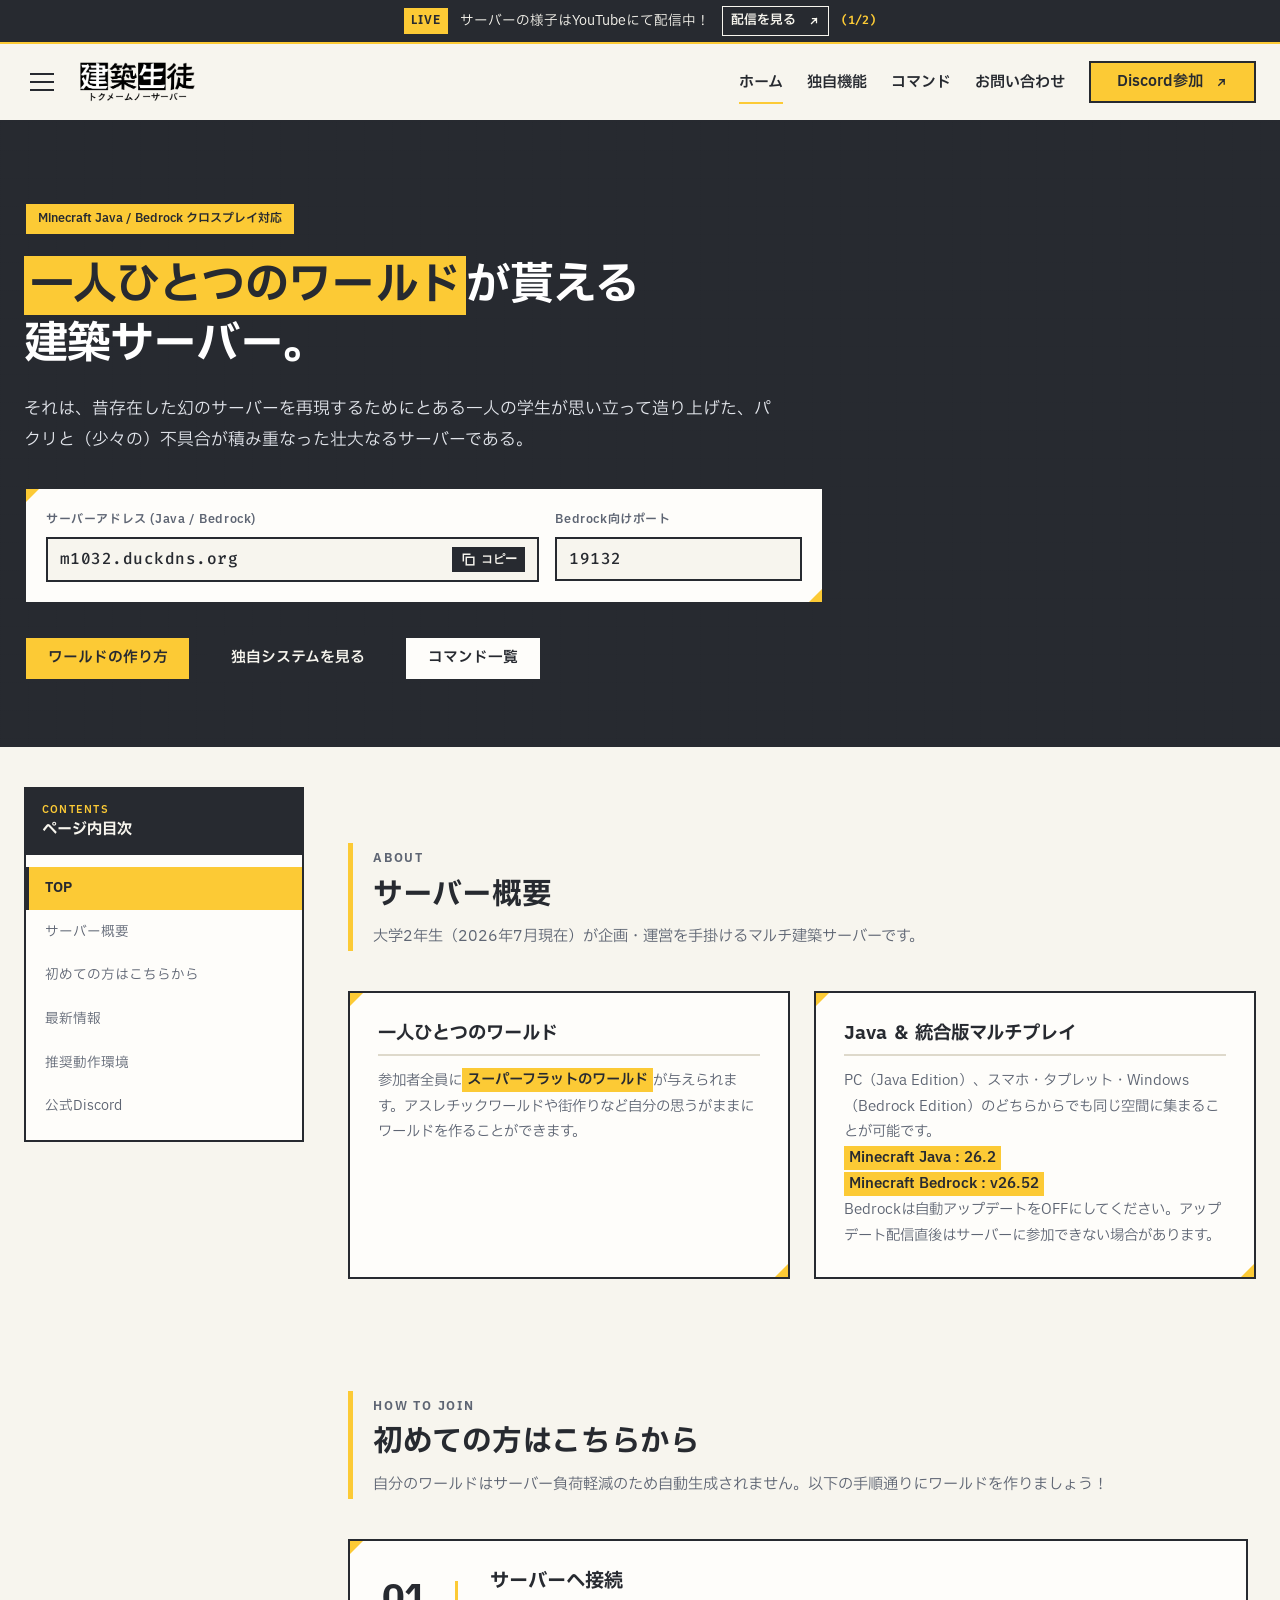
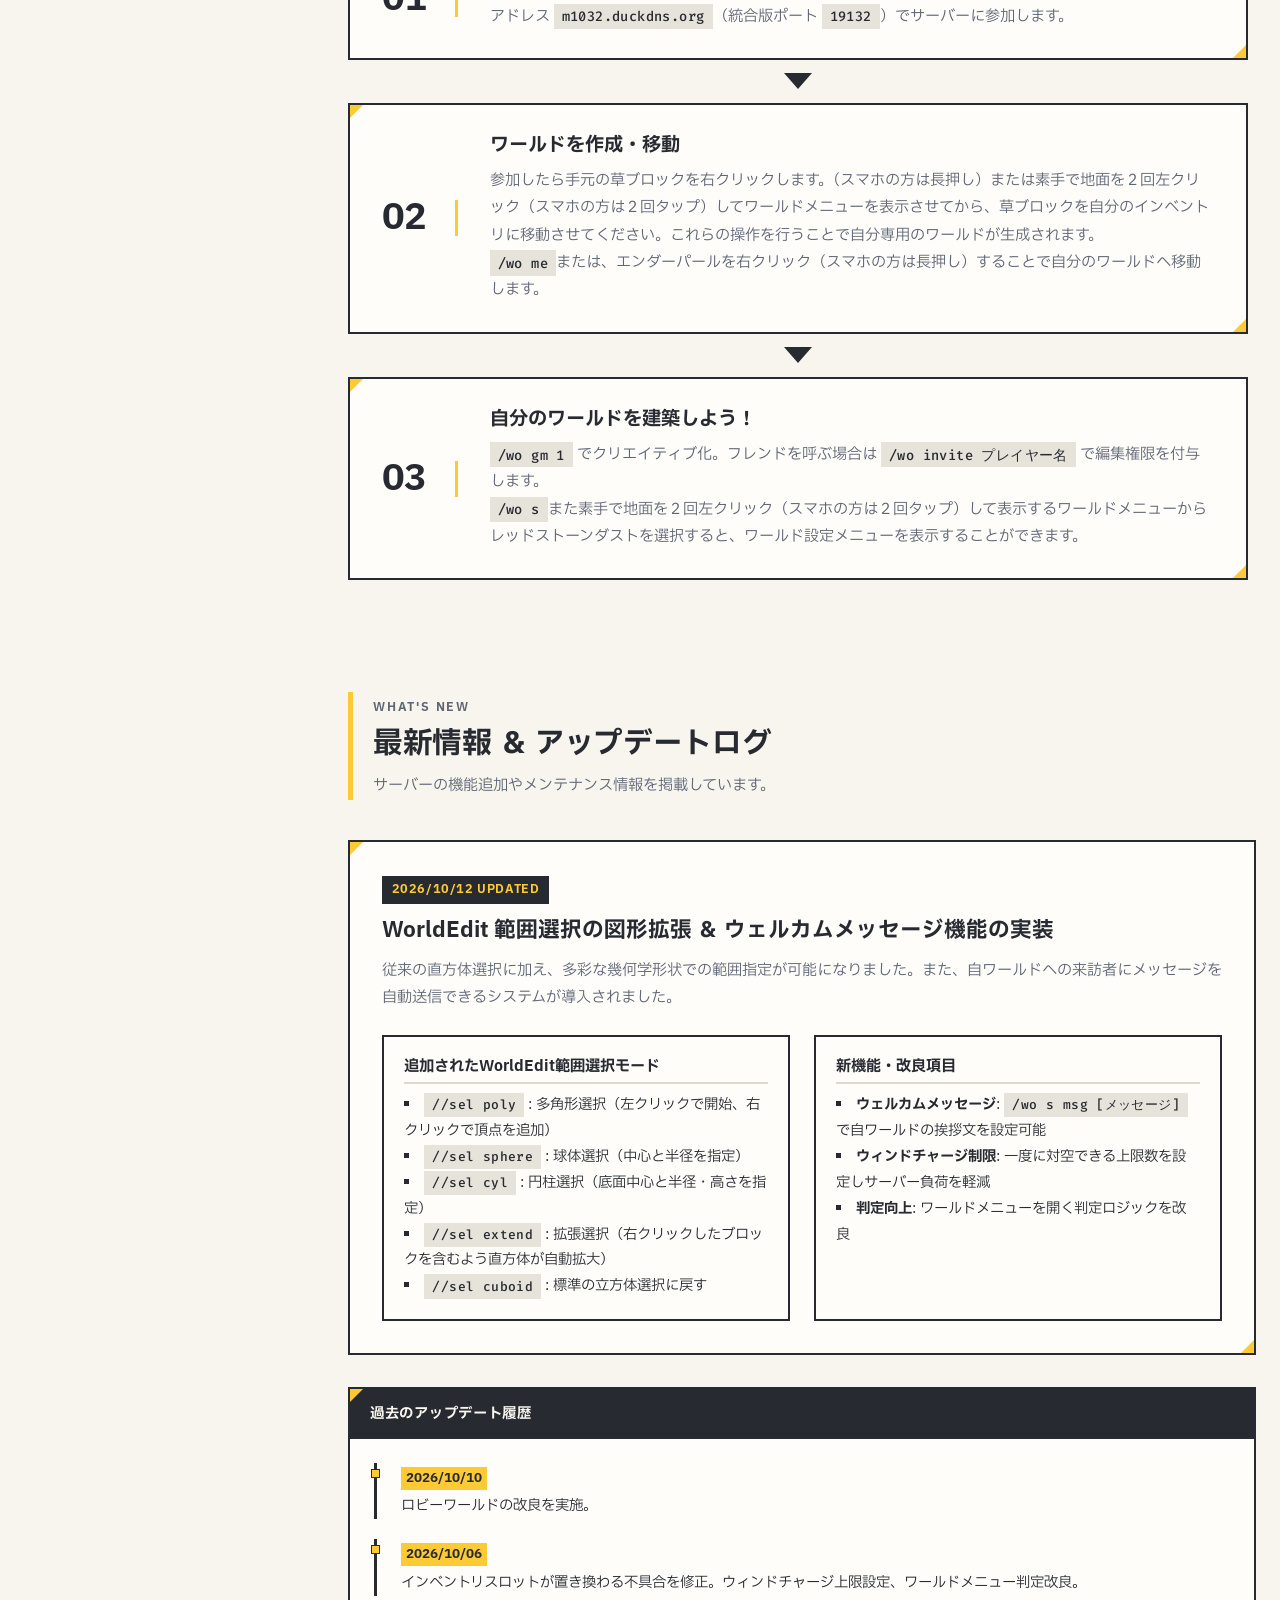
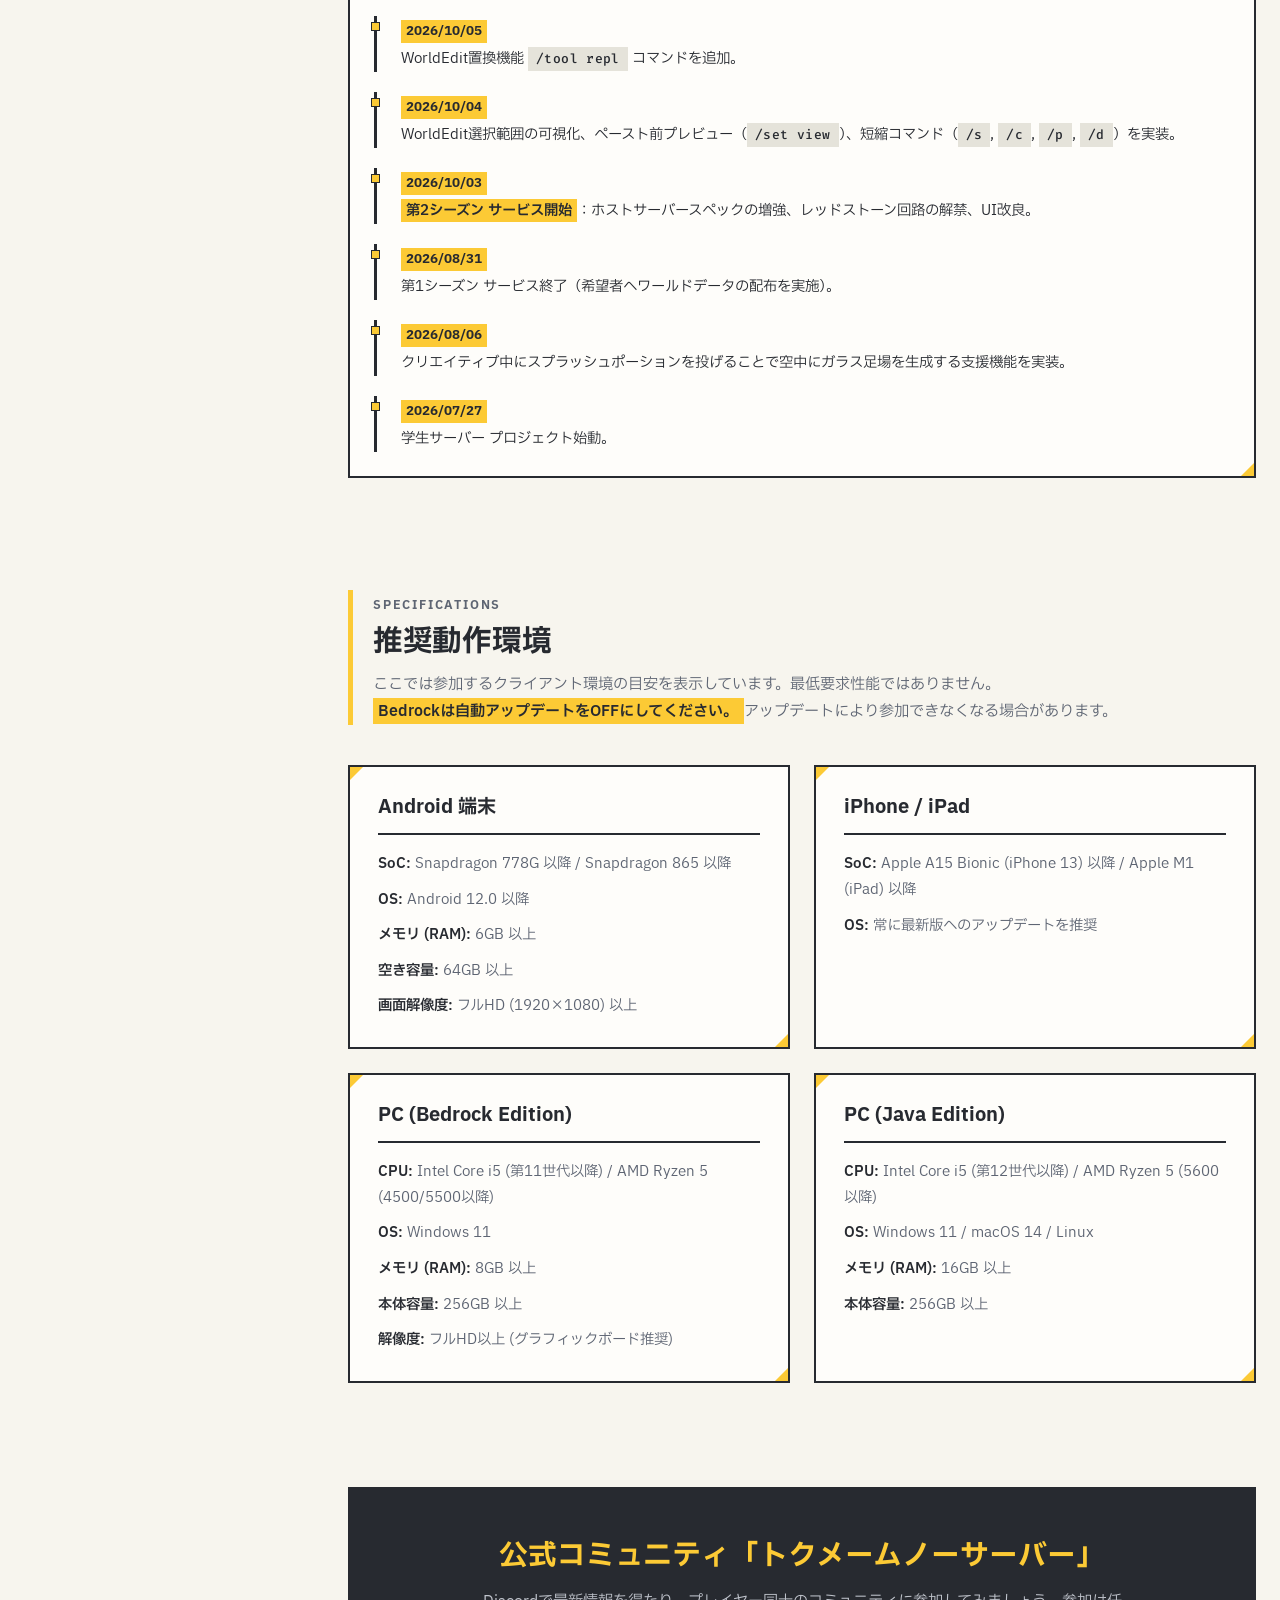
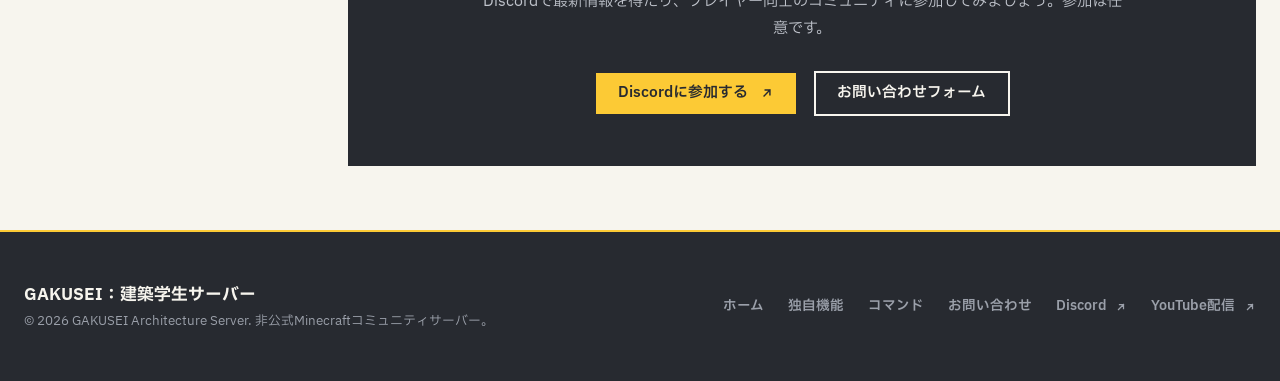
==== index.html @ f6ea7cfb "Add files via upload" ====
<!DOCTYPE html>
<html lang="ja">
<head>
  <meta charset="UTF-8">
  <meta name="viewport" content="width=device-width, initial-scale=1.0">
  <title>GAKUSEI：建築学生サーバー - ホーム</title>
  <link rel="preconnect" href="https://fonts.googleapis.com">
  <link rel="preconnect" href="https://fonts.gstatic.com" crossorigin>
  <link href="https://fonts.googleapis.com/css2?family=Fira+Code:wght@400;500;700&family=IBM+Plex+Sans+JP:wght@400;600;700&display=swap" rel="stylesheet">
  <link rel="stylesheet" href="style.css">
</head>
<body>

  <!-- ヒーローセクション（YouTube背景動画＋左側黒グラデーション） -->
  <section class="hero scroll-target" id="sec-hero">
    <div class="hero-grid-bg"></div>

    <div class="hero-video-wrapper" id="heroVideoWrapper">
      <div id="youtubePlayer"></div>
      <div class="hero-video-overlay"></div>
    </div>

    <div class="container hero-container">
      <div class="hero-badge">Minecraft Java / Bedrock クロスプレイ対応</div>
      <h1 class="hero-title">
        <span class="highlight">一人ひとつのワールド</span>が貰える</br>
        建築サーバー。
      </h1>
      <p class="hero-lead">
        それは、昔存在した幻のサーバーを再現するためにとある一人の学生が思い立って造り上げた、パクリと（少々の）不具合が積み重なった壮大なるサーバー</span>である。
      </p>

      <!-- サーバー接続情報カード -->
      <div class="server-connection-box" id="sec-address">
        <div class="connection-item">
          <span class="connection-label">サーバーアドレス (Java / Bedrock)</span>
          <div class="copy-field" data-copy="m1032.duckdns.org">
            <code>m1032.duckdns.org</code>
            <button class="btn-copy">
              <svg width="14" height="14" viewBox="0 0 24 24" fill="none" stroke="currentColor" stroke-width="2.5"><rect x="9" y="9" width="13" height="13"></rect><path d="M5 15H4V4h11v1"></path></svg>
              <span>コピー</span>
            </button>
          </div>
        </div>

        <div class="connection-item">
          <span class="connection-label">Bedrock向けポート</span>
          <div class="static-field">
            <code>19132</code>
          </div>
        </div>
      </div>

      <div class="hero-actions">
        <a href="#sec-guide" class="btn btn-primary">ワールドの作り方</a>
        <a href="features.html" class="btn btn-dark">独自システムを見る</a>
        <a href="commands.html" class="btn">コマンド一覧</a>
      </div>
    </div>
  </section>

  <!-- 2カラムコンテンツエリア -->
  <div class="page-layout container">
    <!-- 左サイドバー：目次ナビゲーション -->
    <aside class="toc-sidebar">
      <div class="toc-header">
        <span class="toc-tag">CONTENTS</span>
        <h4 class="toc-title">ページ内目次</h4>
      </div>
      <nav class="toc-nav">
        <ul>
          <li><a href="#sec-hero" class="toc-link">TOP</a></li>
          <li><a href="#sec-about" class="toc-link">サーバー概要</a></li>
          <li><a href="#sec-guide" class="toc-link">初めての方はこちらから</a></li>
          <li><a href="#sec-whats-new" class="toc-link">最新情報</a></li>
          <li><a href="#sec-specs" class="toc-link">推奨動作環境</a></li>
          <li><a href="#sec-discord" class="toc-link">公式Discord</a></li>
        </ul>
      </nav>
    </aside>

    <!-- 右側：メインコンテンツ -->
    <div class="content-main">
      <!-- サーバー概要 -->
      <section class="section scroll-target" id="sec-about">
        <div class="section-header">
          <span class="section-tag">ABOUT</span>
          <h2 class="section-title">サーバー概要</h2>
          <p class="section-desc">大学2年生（2026年7月現在）が企画・運営を手掛けるマルチ建築サーバーです。</p>
        </div>

        <div class="grid grid-2">
          <div class="card">
            <h3 class="card-title">一人ひとつのワールド</h3>
            <p class="card-desc">参加者全員に<span class="marker">スーパーフラットのワールド</span>が与えられます。アスレチックワールドや街作りなど自分の思うがままにワールドを作ることができます。</p>
          </div>
          <div class="card">
            <h3 class="card-title">Java ＆ 統合版マルチプレイ</h3>
            <p class="card-desc">PC（Java Edition）、スマホ・タブレット・Windows（Bedrock Edition）のどちらからでも同じ空間に集まることが可能です。<br><span class="marker">Minecraft Java : 26.2</span><br><span class="marker">Minecraft Bedrock : v26.52</span><br>Bedrockは自動アップデートをOFFにしてください。アップデート配信直後はサーバーに参加できない場合があります。</p>
          </div>
        </div>
      </section>

      <!-- 初めての方へ：手順ガイド -->
      <section class="section scroll-target" id="sec-guide">
        <div class="section-header">
          <span class="section-tag">HOW TO JOIN</span>
          <h2 class="section-title">初めての方はこちらから</h2>
          <p class="section-desc">自分のワールドはサーバー負荷軽減のため自動生成されません。以下の手順通りにワールドを作りましょう！</p>
        </div>

        <div class="steps-flow">
          <div class="step-card-row">
            <div class="step-index">01</div>
            <div class="step-content">
              <h3>サーバーへ接続</h3>
              <p>アドレス <code>m1032.duckdns.org</code>（統合版ポート <code>19132</code>）でサーバーに参加します。</p>
            </div>
          </div>

          <div class="step-arrow">
            <div class="step-arrow-icon"></div>
          </div>

          <div class="step-card-row">
            <div class="step-index">02</div>
            <div class="step-content">
              <h3>ワールドを作成・移動</h3>
              <p>参加したら手元の草ブロックを右クリックします。（スマホの方は長押し）または素手で地面を２回左クリック（スマホの方は２回タップ）してワールドメニューを表示させてから、草ブロックを自分のインベントリに移動させてください。これらの操作を行うことで自分専用のワールドが生成されます。<br><code>/wo me</code>または、エンダーパールを右クリック（スマホの方は長押し）することで自分のワールドへ移動します。</p>
            </div>
          </div>

          <div class="step-arrow">
            <div class="step-arrow-icon"></div>
          </div>

          <div class="step-card-row">
            <div class="step-index">03</div>
            <div class="step-content">
              <h3>自分のワールドを建築しよう！</h3>
              <p><code>/wo gm 1</code> でクリエイティブ化。フレンドを呼ぶ場合は <code>/wo invite プレイヤー名</code> で編集権限を付与します。<br><code>/wo s</code>また素手で地面を２回左クリック（スマホの方は２回タップ）して表示するワールドメニューからレッドストーンダストを選択すると、ワールド設定メニューを表示することができます。</p>
            </div>
          </div>
        </div>
      </section>

      <!-- 最新情報 / What's New ＆ タイムライン -->
      <section class="section scroll-target" id="sec-whats-new">
        <div class="section-header">
          <span class="section-tag">WHAT'S NEW</span>
          <h2 class="section-title">最新情報 ＆ アップデートログ</h2>
          <p class="section-desc">サーバーの機能追加やメンテナンス情報を掲載しています。</p>
        </div>

        <div class="highlight-news" id="newsHighlightContainer"></div>

        <div class="timeline">
          <div class="timeline-header">
            <span>過去のアップデート履歴</span>
          </div>
          <div class="timeline-list" id="timelineContainer"></div>
        </div>
      </section>

      <!-- 推奨動作環境 -->
      <section class="section scroll-target" id="sec-specs">
        <div class="section-header">
          <span class="section-tag">SPECIFICATIONS</span>
          <h2 class="section-title">推奨動作環境</h2>
          <p class="section-desc">ここでは参加するクライアント環境の目安を表示しています。最低要求性能ではありません。<br><span class="marker">Bedrockは自動アップデートをOFFにしてください。</span>アップデートにより参加できなくなる場合があります。</p>
        </div>

        <div class="grid grid-2">
          <div class="spec-card">
            <div class="spec-header">
              <h3>Android 端末</h3>
            </div>
            <ul class="spec-list">
              <li><strong>SoC:</strong> Snapdragon 778G 以降 / Snapdragon 865 以降</li>
              <li><strong>OS:</strong> Android 12.0 以降</li>
              <li><strong>メモリ (RAM):</strong> 6GB 以上</li>
              <li><strong>空き容量:</strong> 64GB 以上</li>
              <li><strong>画面解像度:</strong> フルHD (1920×1080) 以上</li>
            </ul>
          </div>

          <div class="spec-card">
            <div class="spec-header">
              <h3>iPhone / iPad</h3>
            </div>
            <ul class="spec-list">
              <li><strong>SoC:</strong> Apple A15 Bionic (iPhone 13) 以降 / Apple M1 (iPad) 以降</li>
              <li><strong>OS:</strong> 常に最新版へのアップデートを推奨</li>
            </ul>
          </div>

          <div class="spec-card">
            <div class="spec-header">
              <h3>PC (Bedrock Edition)</h3>
            </div>
            <ul class="spec-list">
              <li><strong>CPU:</strong> Intel Core i5 (第11世代以降) / AMD Ryzen 5 (4500/5500以降)</li>
              <li><strong>OS:</strong> Windows 11</li>
              <li><strong>メモリ (RAM):</strong> 8GB 以上</li>
              <li><strong>本体容量:</strong> 256GB 以上</li>
              <li><strong>解像度:</strong> フルHD以上 (グラフィックボード推奨)</li>
            </ul>
          </div>

          <div class="spec-card">
            <div class="spec-header">
              <h3>PC (Java Edition)</h3>
            </div>
            <ul class="spec-list">
              <li><strong>CPU:</strong> Intel Core i5 (第12世代以降) / AMD Ryzen 5 (5600以降)</li>
              <li><strong>OS:</strong> Windows 11 / macOS 14 / Linux</li>
              <li><strong>メモリ (RAM):</strong> 16GB 以上</li>
              <li><strong>本体容量:</strong> 256GB 以上</li>
            </ul>
          </div>
        </div>
      </section>

      <!-- Discord案内（お問い合わせボタン付き） -->
      <section class="scroll-target" id="sec-discord">
        <div class="discord-banner">
          <h2>公式コミュニティ「トクメームノーサーバー」</h2>
          <p>Discordで最新情報を得たり、プレイヤー同士のコミュニティに参加してみましょう。参加は任意です。</p>
          <div class="banner-actions">
            <a href="https://discord.gg/9Ex2hYVqra" target="_blank" rel="noopener noreferrer" class="btn btn-primary">
              Discordに参加する
              <svg class="icon-ext" width="14" height="14" viewBox="0 0 24 24" fill="none" stroke="currentColor" stroke-width="2.5" stroke-linecap="square"><path d="M7 17L17 7M17 7H9M17 7V15"/></svg>
            </a>
            <a href="contact.html" class="btn btn-outline-white">
              お問い合わせフォーム
            </a>
          </div>
        </div>
      </section>
    </div>
  </div>

  <!-- データファイルと共通UIスクリプトの読み込み -->
  <script src="data.js"></script>
  <script src="common.js"></script>

  <!-- YouTube背景動画制御 -->
  <script>
    const ytScript = document.createElement('script');
    ytScript.src = "https://www.youtube.com/iframe_api";
    const firstScript = document.getElementsByTagName('script')[0];
    firstScript.parentNode.insertBefore(ytScript, firstScript);

    let ytPlayer;
    function onYouTubeIframeAPIReady() {
      ytPlayer = new YT.Player('youtubePlayer', {
        videoId: '8ce26zLTYpM',
        playerVars: {
          autoplay: 1,
          mute: 1,
          controls: 0,
          disablekb: 1,
          fs: 0,
          loop: 1,
          playlist: '8ce26zLTYpM',
          playsinline: 1,
          rel: 0,
          showinfo: 0,
          modestbranding: 1,
          iv_load_policy: 3
        },
        events: {
          onReady: (event) => {
            event.target.mute();
            event.target.playVideo();
          },
          onStateChange: (event) => {
            const wrapper = document.getElementById('heroVideoWrapper');
            if (event.data === YT.PlayerState.PLAYING) {
              if (wrapper) wrapper.classList.add('is-playing');
            } else if (event.data === YT.PlayerState.PAUSED) {
              event.target.playVideo();
            } else if (event.data === YT.PlayerState.ENDED) {
              event.target.playVideo();
            }
          },
          onError: () => {
            const wrapper = document.getElementById('heroVideoWrapper');
            if (wrapper) wrapper.classList.remove('is-playing');
          }
        }
      });
    }

    function ensureVideoPlayback() {
      if (ytPlayer && typeof ytPlayer.playVideo === 'function') {
        ytPlayer.playVideo();
      }
    }
    window.addEventListener('focus', ensureVideoPlayback);
    window.addEventListener('pageshow', ensureVideoPlayback);
    document.addEventListener('visibilitychange', () => {
      if (!document.hidden) ensureVideoPlayback();
    });

    // 最新情報・タイムライン描画
    document.addEventListener('DOMContentLoaded', () => {
      if (typeof newsData !== 'undefined') {
        const topic = newsData.currentTopic;
        const highlightContainer = document.getElementById('newsHighlightContainer');
        if (highlightContainer && topic) {
          let sectionsHTML = '';
          topic.sections.forEach(sec => {
            const listItems = sec.items.map(item => `<li>${item}</li>`).join('');
            sectionsHTML += `
              <div class="news-box">
                <h4>${sec.heading}</h4>
                <ul>${listItems}</ul>
              </div>
            `;
          });

          highlightContainer.innerHTML = `
            <span class="news-badge">${topic.badge}</span>
            <h3 class="news-title">${topic.title}</h3>
            <p class="news-desc">${topic.description}</p>
            <div class="grid grid-2">${sectionsHTML}</div>
          `;
        }

        const timelineContainer = document.getElementById('timelineContainer');
        if (timelineContainer && newsData.timeline) {
          timelineContainer.innerHTML = newsData.timeline.map(item => `
            <div class="timeline-item">
              <span class="timeline-date">${item.date}</span>
              <p>${item.text}</p>
            </div>
          `).join('');
        }
      }

      // アドレスコピー処理
      const copyFields = document.querySelectorAll('.copy-field');
      copyFields.forEach(field => {
        field.addEventListener('click', async () => {
          const text = field.getAttribute('data-copy');
          try {
            await navigator.clipboard.writeText(text);
          } catch {
            const inp = document.createElement('input');
            inp.value = text;
            document.body.appendChild(inp);
            inp.select();
            document.execCommand('copy');
            document.body.removeChild(inp);
          }
          window.showToast(`コピー完了: ${text}`);
        });
      });

      // 目次スクロール連動
      const targets = document.querySelectorAll('.scroll-target');
      const tocLinks = document.querySelectorAll('.toc-link');

      const observer = new IntersectionObserver((entries) => {
        entries.forEach(entry => {
          if (entry.isIntersecting) {
            const id = entry.target.getAttribute('id');
            tocLinks.forEach(link => {
              if (link.getAttribute('href') === `#${id}`) {
                link.classList.add('active');
              } else {
                link.classList.remove('active');
              }
            });
          }
        });
      }, { rootMargin: '-20% 0px -70% 0px' });

      targets.forEach(t => observer.observe(t));
    });
  </script>
</body>
</html>
---- style.css ----
/* ==========================================================================
   設計システム：クリーム背景・ダークグレー・黄色（rgb(252, 202, 53)）
   フォント：IBM Plex Sans JP（全編統一 / 見出し: 700 / 本文: 400）
   ボタンシャドウなし（フラット・直角）
   ========================================================================== */
:root {
  /* 上品なクリーム色背景 */
  --bg-main: #f7f5ee;
  --bg-card: #fefdfa;
  --bg-sub: #ece8db;

  /* コマンド用のグレー網掛け背景 */
  --bg-code: #e5e3da;

  /* 上品なダークグレー */
  --dark: #272a30;
  --dark-soft: #3e434c;
  --text-main: #272a30;
  --text-muted: #5e6573;

  --border: #272a30;
  --border-light: #ded9cb;

  /* アクセントカラー（鮮やかなイエロー） */
  --yellow: rgb(252, 202, 53);
  --yellow-hover: rgb(230, 180, 35);
  --yellow-pale: rgba(252, 202, 53, 0.22);

  --font-sans: 'IBM Plex Sans JP', -apple-system, BlinkMacSystemFont, "Segoe UI", sans-serif;
  --font-mono: 'Fira Code', Menlo, Monaco, Consolas, monospace;
}

*, *::before, *::after {
  box-sizing: border-box;
  margin: 0;
  padding: 0;
  border-radius: 0 !important; /* すべての角丸を完全排除 */
}

html {
  scroll-behavior: smooth;
  font-size: 16px;
}

body {
  font-family: var(--font-sans);
  font-weight: 400;
  background-color: var(--bg-main);
  color: var(--text-main);
  line-height: 1.8;
  overflow-x: hidden;
  -webkit-font-smoothing: antialiased;
}

h1, h2, h3, h4, h5, h6 {
  font-family: var(--font-sans);
  font-weight: 700;
  color: var(--text-main);
  line-height: 1.35;
}

a {
  color: inherit;
  text-decoration: none;
}

/* コマンドのスタイル：枠線をなくし灰色の網掛けのみ。文字潰れを防ぐMediumウェイト */
code {
  font-family: var(--font-mono);
  background-color: var(--bg-code);
  color: var(--text-main);
  padding: 0.15rem 0.5rem;
  font-size: 0.9em;
  border: none !important;
  font-weight: 500;
  letter-spacing: 0.03em;
  display: inline-block;
  white-space: normal;
  word-break: normal;
  overflow-wrap: break-word;
  line-height: 1.5;
  vertical-align: middle;
}

/* コマンドテーブル内のクリック可能コード要素 */
.command-table code {
  cursor: pointer;
  position: relative;
  transition: background-color 0.15s ease, transform 0.1s ease;
}

.command-table code:hover {
  background-color: var(--yellow);
  color: var(--dark);
}

.command-table code:active {
  transform: scale(0.97);
}

/* 蛍光ペン風マーカースタイル */
.marker {
  background-color: var(--yellow);
  color: var(--dark);
  font-weight: 600;
  padding: 0.1em 0.35em;
  display: inline;
}

/* PC時のコンテナ幅 */
.container {
  width: 100%;
  max-width: 1380px;
  margin: 0 auto;
  padding: 0 1.5rem;
}

/* スクロール追従時のヘッダー被り防止 */
section, article, .scroll-target {
  scroll-margin-top: 5.5rem;
}

/* ==========================================================================
   四角形コンテナの共通「角三角（左上・右下）」幾何学装飾
   ========================================================================== */
.card,
.step-card-row,
.highlight-news,
.spec-card,
.feature-detail-card,
.feature-command-box,
.server-connection-box,
.timeline,
.form-card {
  position: relative;
}

.card::before,
.step-card-row::before,
.highlight-news::before,
.spec-card::before,
.feature-detail-card::before,
.feature-command-box::before,
.server-connection-box::before,
.timeline::before,
.form-card::before {
  content: '';
  position: absolute;
  top: 0;
  left: 0;
  width: 0;
  height: 0;
  border-top: 13px solid var(--yellow);
  border-right: 13px solid transparent;
  pointer-events: none;
  z-index: 2;
}

.card::after,
.step-card-row::after,
.highlight-news::after,
.spec-card::after,
.feature-detail-card::after,
.feature-command-box::after,
.server-connection-box::after,
.timeline::after,
.form-card::after {
  content: '';
  position: absolute;
  bottom: 0;
  right: 0;
  width: 0;
  height: 0;
  border-bottom: 13px solid var(--yellow);
  border-left: 13px solid transparent;
  pointer-events: none;
  z-index: 2;
}

/* ==========================================================================
   画像配置用ユーティリティ
   ========================================================================== */
.img-frame {
  border: 2px solid var(--border);
  background-color: var(--bg-sub);
  overflow: hidden;
  margin: 1.25rem 0;
  display: block;
}

.img-frame img {
  width: 100%;
  height: auto;
  display: block;
  object-fit: cover;
}

.img-frame.aspect-16-9 img {
  aspect-ratio: 16 / 9;
}

.img-caption {
  font-size: 0.8rem;
  color: var(--text-muted);
  padding: 0.4rem 0.75rem;
  border-top: 1px solid var(--border);
  background-color: var(--bg-card);
  font-weight: 600;
}

/* ==========================================================================
   上部告知バー (右から左へのスライド・10秒切り替え)
   ========================================================================== */
.announcement-bar {
  background-color: var(--dark);
  color: var(--bg-main);
  border-bottom: 2px solid var(--yellow);
  height: 44px;
  overflow: hidden;
  position: relative;
}

.announcement-viewport {
  position: relative;
  height: 100%;
  width: 100%;
}

.announcement-slide {
  position: absolute;
  inset: 0;
  display: flex;
  align-items: center;
  justify-content: center;
  gap: 0.75rem;
  opacity: 0;
  transform: translateX(100%);
  transition: transform 0.6s cubic-bezier(0.16, 1, 0.3, 1), opacity 0.6s ease;
  pointer-events: none;
}

.announcement-slide.active {
  opacity: 1;
  transform: translateX(0);
  pointer-events: auto;
}

.announcement-slide.prev {
  opacity: 0;
  transform: translateX(-100%);
}

.live-badge {
  background-color: var(--yellow);
  color: var(--dark);
  font-weight: 700;
  font-size: 0.72rem;
  padding: 0.15rem 0.45rem;
  letter-spacing: 0.08em;
  flex-shrink: 0;
}

.announcement-counter {
  font-family: var(--font-mono);
  font-size: 0.75rem;
  font-weight: 600;
  color: var(--yellow);
  flex-shrink: 0;
}

.announcement-text {
  font-weight: 400;
  font-size: 0.85rem;
  white-space: nowrap;
  overflow: hidden;
  text-overflow: ellipsis;
  max-width: 55vw;
}

.announcement-link {
  display: inline-flex;
  align-items: center;
  gap: 0.35rem;
  color: var(--bg-main);
  border: 1px solid var(--bg-main);
  padding: 0.15rem 0.55rem;
  font-size: 0.8rem;
  font-weight: 600;
  flex-shrink: 0;
  transition: all 0.15s;
}

.announcement-link:hover {
  background-color: var(--yellow);
  border-color: var(--yellow);
  color: var(--dark);
}

/* ==========================================================================
   ヘッダー ＆ ドロワーメニュー
   ========================================================================== */
.header {
  position: sticky;
  top: 0;
  z-index: 100;
  background-color: var(--bg-main);
  border-bottom: 2px solid var(--border);
}

.header-container {
  display: flex;
  align-items: center;
  justify-content: space-between;
  height: 4.75rem;
}

.header-left {
  display: flex;
  align-items: center;
  gap: 1.25rem;
}

.menu-toggle {
  background: none;
  border: none;
  cursor: pointer;
  width: 36px;
  height: 36px;
  display: flex;
  flex-direction: column;
  justify-content: center;
  align-items: center;
  gap: 6px;
  padding: 0;
  transition: opacity 0.15s;
}

.menu-toggle:hover {
  opacity: 0.7;
}

.menu-toggle span {
  display: block;
  width: 24px;
  height: 2px;
  background-color: var(--dark);
}

.brand {
  display: flex;
  align-items: center;
  gap: 0.75rem;
  text-decoration: none;
}

.brand-logo-img {
  display: none;
  height: 40px;
  width: auto;
  max-width: 240px;
  object-fit: contain;
}

.brand-fallback-wrap {
  display: flex;
  align-items: center;
  gap: 0.75rem;
}

.brand-symbol {
  width: 38px;
  height: 38px;
  background-color: var(--dark);
  color: var(--yellow);
  display: flex;
  align-items: center;
  justify-content: center;
  font-weight: 700;
  font-size: 1.1rem;
  border: 2px solid var(--border);
  overflow: hidden;
  flex-shrink: 0;
}

.brand-symbol img {
  width: 100%;
  height: 100%;
  object-fit: cover;
  display: block;
}

.brand-text {
  display: flex;
  flex-direction: column;
}

.brand-sub {
  font-size: 0.65rem;
  font-weight: 600;
  letter-spacing: 0.15em;
  color: var(--text-muted);
  line-height: 1;
}

.brand-title {
  font-size: 1.15rem;
  font-weight: 700;
  color: var(--dark);
  letter-spacing: -0.01em;
}

.desktop-nav {
  display: flex;
  align-items: center;
  gap: 1.5rem;
  list-style: none;
}

.desktop-nav a {
  font-size: 0.95rem;
  font-weight: 600;
  padding: 0.5rem 0;
  border-bottom: 2px solid transparent;
  transition: border-color 0.15s;
}

.desktop-nav a:hover,
.desktop-nav a.active {
  border-bottom-color: var(--yellow);
}

.icon-ext {
  display: inline-block;
  vertical-align: middle;
  margin-left: 0.35rem;
  flex-shrink: 0;
}

/* ドロワーオーバーレイ */
.drawer-overlay {
  position: fixed;
  inset: 0;
  background-color: rgba(39, 42, 48, 0.6);
  z-index: 190;
  opacity: 0;
  pointer-events: none;
  transition: opacity 0.25s ease;
}

.drawer-overlay.open {
  opacity: 1;
  pointer-events: auto;
}

/* ドロワー本体 */
.drawer {
  position: fixed;
  top: 0;
  left: 0;
  width: 320px;
  max-width: 85vw;
  height: 100%;
  background-color: var(--bg-main);
  border-right: 2px solid var(--border);
  z-index: 200;
  transform: translateX(-100%);
  transition: transform 0.25s cubic-bezier(0.16, 1, 0.3, 1);
  display: flex;
  flex-direction: column;
}

.drawer.open {
  transform: translateX(0);
}

.drawer-header {
  height: 4.75rem;
  padding: 0 1.25rem;
  display: flex;
  align-items: center;
  justify-content: space-between;
  border-bottom: 2px solid var(--border);
  gap: 0.5rem;
}

.drawer-header .brand-logo-img {
  max-width: 190px;
  height: 34px;
}

.drawer-close {
  background: none;
  border: 2px solid var(--border);
  cursor: pointer;
  width: 34px;
  height: 34px;
  display: flex;
  align-items: center;
  justify-content: center;
  flex-shrink: 0;
}

.drawer-close:hover {
  background-color: var(--yellow);
}

.drawer-nav {
  padding: 1.5rem 0;
  list-style: none;
  display: flex;
  flex-direction: column;
}

.drawer-nav li a {
  display: flex;
  align-items: center;
  justify-content: space-between;
  padding: 0.9rem 1.5rem;
  font-size: 0.95rem;
  font-weight: 600;
  border-left: 4px solid transparent;
  transition: all 0.15s;
}

.drawer-nav li a:hover,
.drawer-nav li a.active {
  background-color: var(--yellow-pale);
  border-left-color: var(--yellow);
}

.drawer-footer {
  margin-top: auto;
  padding: 1.5rem;
  border-top: 1px solid var(--border-light);
  font-size: 0.8rem;
  color: var(--text-muted);
}

/* ==========================================================================
   2カラムレイアウト（左：目次サイドバー / 右：メインコンテンツ）
   ========================================================================== */
.page-layout {
  display: block;
}

@media (min-width: 992px) {
  .page-layout {
    display: grid;
    grid-template-columns: 280px 1fr;
    gap: 2.75rem;
    align-items: start;
    padding-top: 2.5rem;
    padding-bottom: 4rem;
  }
}

.toc-sidebar {
  display: none;
}

@media (min-width: 992px) {
  .toc-sidebar {
    display: block;
    position: sticky;
    top: 6rem;
    max-height: calc(100vh - 7rem);
    overflow-y: auto;
    border: 2px solid var(--border);
    background-color: var(--bg-card);
  }
}

.toc-header {
  background-color: var(--dark);
  color: var(--bg-main);
  padding: 0.75rem 1rem;
  border-bottom: 2px solid var(--border);
}

.toc-tag {
  display: block;
  font-size: 0.65rem;
  font-weight: 600;
  color: var(--yellow);
  letter-spacing: 0.12em;
}

.toc-title {
  font-size: 0.95rem;
  font-weight: 700;
  color: var(--bg-main);
}

.toc-nav {
  padding: 0.75rem 0;
}

.toc-nav ul {
  list-style: none;
  display: flex;
  flex-direction: column;
}

.toc-link {
  display: block;
  padding: 0.6rem 1rem;
  font-size: 0.85rem;
  font-weight: 400;
  color: var(--text-muted);
  border-left: 3px solid transparent;
  transition: all 0.15s;
}

.toc-link:hover {
  color: var(--text-main);
  background-color: var(--yellow-pale);
}

.toc-link.active {
  color: var(--text-main);
  background-color: var(--yellow);
  border-left-color: var(--border);
  font-weight: 700;
}

.content-main {
  min-width: 0;
}

/* ==========================================================================
   ボタン各種
   ========================================================================== */
.btn {
  display: inline-flex;
  align-items: center;
  justify-content: center;
  gap: 0.45rem;
  font-family: var(--font-sans);
  font-size: 0.925rem;
  font-weight: 600;
  padding: 0.65rem 1.35rem;
  cursor: pointer;
  border: 2px solid var(--border);
  background-color: var(--bg-card);
  color: var(--text-main);
  box-shadow: none !important;
  transition: all 0.15s;
  line-height: 1.4;
  margin: 0;
}

.btn-primary {
  background-color: var(--yellow);
  color: var(--dark);
  border: 2px solid var(--border) !important;
}

.btn-primary:hover {
  background-color: var(--yellow-hover);
}

.btn-dark {
  background-color: var(--dark);
  color: var(--bg-main);
  border: 2px solid var(--dark) !important;
}

.btn-dark:hover {
  background-color: var(--yellow);
  color: var(--dark);
  border-color: var(--border) !important;
}

/* バナー用ホワイトアウトラインボタン */
.btn-outline-white {
  background-color: transparent;
  color: var(--bg-main);
  border: 2px solid var(--bg-main) !important;
}

.btn-outline-white:hover {
  background-color: rgba(255, 255, 255, 0.15);
  color: #ffffff;
}

.btn-header {
  padding: 0.55rem 1.6rem !important;
  border: 2px solid var(--border) !important;
  display: inline-flex;
  align-items: center;
}

/* ==========================================================================
   ヒーローセクション ＆ YouTube背景動画
   ========================================================================== */
.hero {
  position: relative;
  /* ヒーローの高さ調整：上下padding */
  padding: 5rem 0 4rem;
  background-color: var(--dark);
  border-bottom: 2px solid var(--border);
  overflow: hidden;
}

.hero-grid-bg {
  position: absolute;
  inset: 0;
  background-image: 
    linear-gradient(to right, rgba(39, 42, 48, 0.04) 1px, transparent 1px),
    linear-gradient(to bottom, rgba(39, 42, 48, 0.04) 1px, transparent 1px);
  background-size: 28px 28px;
  pointer-events: none;
  z-index: 1;
}

.hero-video-wrapper {
  position: absolute;
  inset: 0;
  overflow: hidden;
  pointer-events: none;
  z-index: 0;
  opacity: 0;
  transition: opacity 0.8s ease;
}

.hero-video-wrapper.is-playing {
  opacity: 1;
}

/* 拡大率の調整箇所：scale(1.0) を変更して拡大・縮小可能 */
.hero-video-wrapper iframe {
  position: absolute;
  top: 50%;
  left: 50%;
  width: 177.77vh;
  min-width: 100vw;
  height: 56.25vw;
  min-height: 100vh;
  transform: translate(-50%, -50%) scale(1);
  pointer-events: none;
  border: none;
}

/* 左側が約5割黒、右側は透明で映像がガッツリ見えるグラデーション */
.hero-video-overlay {
  position: absolute;
  inset: 0;
  background: linear-gradient(
    to right,
    rgba(20, 22, 26, 0.78) 0%,
    rgba(20, 22, 26, 0.65) 45%,
    rgba(20, 22, 26, 0.25) 70%,
    rgba(20, 22, 26, 0) 100%
  );
  z-index: 1;
}

.hero-container {
  position: relative;
  z-index: 2;
}

.hero-badge {
  display: inline-block;
  font-size: 0.75rem;
  font-weight: 600;
  color: var(--dark);
  background-color: var(--yellow);
  padding: 0.25rem 0.75rem;
  border: 2px solid var(--border);
  margin-bottom: 1.25rem;
}

.hero-title {
  font-size: 2.75rem;
  font-weight: 700;
  letter-spacing: -0.02em;
  margin-bottom: 1.25rem;
  color: #ffffff;
}

.hero-title .highlight {
  background-color: var(--yellow);
  color: var(--dark);
  padding: 0 0.35rem;
  display: inline-block;
}

.hero-lead {
  font-size: 1.05rem;
  color: #e2e5eb;
  max-width: 760px;
  margin-bottom: 2rem;
}

.server-connection-box {
  display: grid;
  grid-template-columns: 2fr 1fr;
  gap: 1rem;
  background-color: var(--bg-card);
  padding: 1.25rem;
  border: 2px solid var(--border);
  margin-bottom: 2rem;
  max-width: 800px;
}

.connection-item {
  display: flex;
  flex-direction: column;
  gap: 0.4rem;
}

.connection-label {
  font-size: 0.75rem;
  font-weight: 600;
  color: var(--text-muted);
  letter-spacing: 0.05em;
}

.copy-field {
  display: flex;
  align-items: center;
  justify-content: space-between;
  background-color: var(--bg-main);
  border: 2px solid var(--border);
  padding: 0.5rem 0.75rem;
  cursor: pointer;
  transition: all 0.15s;
}

.copy-field:hover {
  background-color: var(--yellow-pale);
  border-color: var(--border);
}

.copy-field code {
  background: none;
  border: none;
  padding: 0;
  color: var(--text-main);
  font-size: 1rem;
}

.static-field {
  display: flex;
  align-items: center;
  background-color: var(--bg-main);
  border: 2px solid var(--border);
  padding: 0.5rem 0.75rem;
}

.static-field code {
  background: none;
  border: none;
  padding: 0;
  color: var(--text-main);
  font-size: 1rem;
}

.btn-copy {
  display: flex;
  align-items: center;
  gap: 0.35rem;
  background: var(--dark);
  color: var(--bg-main);
  border: none;
  padding: 0.25rem 0.55rem;
  font-size: 0.75rem;
  font-weight: 600;
  cursor: pointer;
  transition: background 0.15s;
}

.copy-field:hover .btn-copy {
  background: var(--yellow);
  color: var(--dark);
}

.hero-actions {
  display: flex;
  gap: 1rem;
  flex-wrap: wrap;
}

/* ==========================================================================
   汎用セクション ＆ コンポーネント
   ========================================================================== */
.section {
  padding: 3.5rem 0;
}

.section-alt {
  background-color: var(--bg-sub);
  border-top: 2px solid var(--border);
  border-bottom: 2px solid var(--border);
}

.section-header {
  text-align: left;
  max-width: 800px;
  margin-bottom: 2.5rem;
  position: relative;
  padding-left: 1.25rem;
  border-left: 5px solid var(--yellow);
}

.section-tag {
  display: inline-block;
  font-family: var(--font-sans);
  font-size: 0.75rem;
  font-weight: 700;
  letter-spacing: 0.15em;
  color: var(--text-muted);
  text-transform: uppercase;
  margin-bottom: 0.35rem;
}

.section-title {
  font-size: 1.85rem;
  font-weight: 700;
  color: var(--text-main);
  letter-spacing: -0.01em;
}

.section-desc {
  color: var(--text-muted);
  font-size: 0.95rem;
  margin-top: 0.5rem;
}

.grid {
  display: grid;
  gap: 1.5rem;
}

.grid-2 {
  grid-template-columns: repeat(2, 1fr);
}

.card {
  background-color: var(--bg-card);
  border: 2px solid var(--border);
  padding: 1.75rem;
  transition: background-color 0.15s;
}

.card:hover {
  background-color: #ffffff;
}

.card-title {
  font-size: 1.15rem;
  font-weight: 700;
  margin-bottom: 0.75rem;
  border-bottom: 2px solid var(--border-light);
  padding-bottom: 0.5rem;
}

.card-desc {
  font-size: 0.9rem;
  color: var(--text-muted);
}

/* ==========================================================================
   ステップガイド（01番・タイポグラフィ重視）
   ========================================================================== */
.steps-flow {
  display: flex;
  flex-direction: column;
  align-items: stretch;
  gap: 0;
  max-width: 900px;
}

.step-card-row {
  background-color: var(--bg-card);
  border: 2px solid var(--border);
  padding: 1.75rem 2rem;
  display: flex;
  align-items: center;
  gap: 2rem;
}

.step-index {
  font-family: var(--font-sans);
  font-size: 2.25rem;
  font-weight: 700;
  color: var(--dark);
  line-height: 1;
  padding-right: 1.75rem;
  border-right: 3px solid var(--yellow);
  letter-spacing: -0.02em;
  flex-shrink: 0;
}

.step-content {
  flex-grow: 1;
}

.step-content h3 {
  font-size: 1.2rem;
  font-weight: 700;
  margin-bottom: 0.5rem;
}

.step-content p {
  font-size: 0.95rem;
  color: var(--text-muted);
  line-height: 1.8;
}

.step-arrow {
  display: flex;
  justify-content: center;
  align-items: center;
  padding: 0.85rem 0;
}

.step-arrow-icon {
  width: 0;
  height: 0;
  border-left: 14px solid transparent;
  border-right: 14px solid transparent;
  border-top: 16px solid var(--dark);
}

/* ==========================================================================
   最新情報 ＆ タイムライン（塗りつぶしなし・枠線のみ）
   ========================================================================== */
.highlight-news {
  background-color: var(--bg-card);
  border: 2px solid var(--border);
  padding: 2rem;
  margin-bottom: 2rem;
}

.news-badge {
  display: inline-block;
  background-color: var(--dark);
  color: var(--yellow);
  font-size: 0.75rem;
  font-weight: 700;
  padding: 0.2rem 0.6rem;
  letter-spacing: 0.05em;
  margin-bottom: 0.75rem;
}

.news-title {
  font-size: 1.35rem;
  font-weight: 700;
  margin-bottom: 0.75rem;
}

.news-desc {
  font-size: 0.95rem;
  color: var(--text-muted);
  margin-bottom: 1.5rem;
}

.news-box {
  background-color: transparent;
  border: 2px solid var(--border);
  padding: 1.25rem;
}

.news-box h4 {
  font-size: 0.95rem;
  font-weight: 700;
  color: var(--text-main);
  margin-bottom: 0.5rem;
  border-bottom: 2px solid var(--border-light);
  padding-bottom: 0.25rem;
}

.news-box ul {
  list-style: square inside;
  font-size: 0.9rem;
  line-height: 1.8;
}

.timeline {
  border: 2px solid var(--border);
  background-color: var(--bg-card);
}

.timeline-header {
  background-color: var(--dark);
  color: var(--bg-main);
  padding: 0.75rem 1.25rem;
  font-weight: 700;
  font-size: 0.9rem;
  letter-spacing: 0.05em;
}

.timeline-list {
  padding: 1.5rem;
  display: flex;
  flex-direction: column;
  gap: 1.25rem;
}

.timeline-item {
  position: relative;
  padding-left: 1.5rem;
  border-left: 3px solid var(--border);
}

.timeline-item::before {
  content: '';
  position: absolute;
  left: -6px;
  top: 6px;
  width: 9px;
  height: 9px;
  background-color: var(--yellow);
  border: 1px solid var(--border);
}

.timeline-date {
  font-size: 0.8rem;
  font-weight: 700;
  color: var(--dark);
  background-color: var(--yellow);
  padding: 0 0.3rem;
  display: inline-block;
  margin-bottom: 0.2rem;
}

.timeline-item p {
  font-size: 0.9rem;
  color: var(--text-main);
}

/* ==========================================================================
   スペック比較カード
   ========================================================================== */
.spec-card {
  background-color: var(--bg-card);
  border: 2px solid var(--border);
  padding: 1.75rem;
}

.spec-header {
  border-bottom: 2px solid var(--border);
  padding-bottom: 0.75rem;
  margin-bottom: 1rem;
}

.spec-header h3 {
  font-size: 1.2rem;
  font-weight: 700;
}

.spec-list {
  list-style: none;
  font-size: 0.9rem;
  display: flex;
  flex-direction: column;
  gap: 0.6rem;
  color: var(--text-muted);
}

.spec-list strong {
  color: var(--text-main);
  font-weight: 600;
}

/* ==========================================================================
   コマンド一覧：左サイドバー検索＆カテゴリ操作パネル
   ========================================================================== */
.cmd-sidebar-controller {
  display: flex;
  flex-direction: column;
  gap: 1.25rem;
  padding: 1.25rem;
}

.cmd-side-search-box {
  display: flex;
  flex-direction: column;
  gap: 0.4rem;
}

.cmd-side-search-box label {
  font-size: 0.75rem;
  font-weight: 700;
  color: var(--text-muted);
}

.side-search-input-wrap {
  display: flex;
  border: 2px solid var(--border);
  background-color: var(--bg-main);
}

.side-search-input-wrap input {
  width: 100%;
  padding: 0.6rem 0.75rem;
  border: none;
  outline: none;
  font-family: var(--font-sans);
  font-size: 0.85rem;
  background: transparent;
  color: var(--text-main);
}

.side-search-input-wrap .search-icon {
  display: flex;
  align-items: center;
  justify-content: center;
  padding: 0 0.6rem;
  background-color: var(--bg-sub);
  border-left: 1px solid var(--border);
}

.cmd-side-filters {
  display: flex;
  flex-direction: column;
  gap: 0.4rem;
}

.cmd-side-filters-label {
  font-size: 0.75rem;
  font-weight: 700;
  color: var(--text-muted);
}

.side-filter-btn {
  width: 100%;
  text-align: left;
  background-color: var(--bg-main);
  border: 1px solid var(--border);
  padding: 0.6rem 0.85rem;
  font-size: 0.85rem;
  font-weight: 600;
  cursor: pointer;
  display: flex;
  justify-content: space-between;
  align-items: center;
  transition: all 0.15s;
}

.side-filter-btn:hover {
  background-color: var(--yellow-pale);
}

.side-filter-btn.active {
  background-color: var(--yellow);
  color: var(--dark);
  border-color: var(--border);
  font-weight: 700;
}

.cmd-count-status {
  font-size: 0.8rem;
  font-weight: 600;
  color: var(--text-muted);
  border-top: 1px solid var(--border-light);
  padding-top: 0.75rem;
}

.command-table-container {
  border: 2px solid var(--border);
  background-color: var(--bg-card);
  overflow-x: auto;
}

.command-table {
  width: 100%;
  border-collapse: collapse;
  text-align: left;
  font-size: 0.9rem;
}

.command-table th {
  background-color: var(--dark);
  color: var(--bg-main);
  font-weight: 600;
  padding: 0.9rem 1.25rem;
  font-size: 0.85rem;
  letter-spacing: 0.05em;
  border-right: 1px solid var(--dark-soft);
}

.command-table th:last-child {
  border-right: none;
}

.command-table td {
  padding: 0.9rem 1.25rem;
  border-bottom: 1px solid var(--border-light);
  border-right: 1px solid var(--border-light);
  vertical-align: middle;
}

.command-table td:last-child {
  border-right: none;
}

.command-table tbody tr:hover {
  background-color: var(--yellow-pale);
}

.cmd-category-tag {
  display: inline-block;
  font-size: 0.75rem;
  font-weight: 600;
  padding: 0.2rem 0.5rem;
  border: 1px solid var(--border);
  background-color: var(--bg-sub);
}

/* ==========================================================================
   独自システム機能詳細カード
   ========================================================================== */
.feature-detail-card {
  border: 2px solid var(--border);
  background-color: var(--bg-card);
  padding: 2.25rem;
  margin-bottom: 2.5rem;
}

.feature-detail-header {
  display: flex;
  justify-content: space-between;
  align-items: flex-start;
  border-bottom: 2px solid var(--border);
  padding-bottom: 1rem;
  margin-bottom: 1.25rem;
  flex-wrap: wrap;
  gap: 0.5rem;
}

.feature-title-group h3 {
  font-size: 1.35rem;
  font-weight: 700;
}

.feature-tag {
  font-family: var(--font-sans);
  font-size: 0.75rem;
  font-weight: 700;
  background-color: var(--yellow);
  color: var(--dark);
  padding: 0.2rem 0.6rem;
  border: 1px solid var(--border);
}

.feature-detail-body {
  font-size: 0.95rem;
  color: var(--text-muted);
}

.feature-detail-body p {
  margin-bottom: 1rem;
}

.feature-command-box {
  background-color: transparent;
  border: 2px solid var(--border);
  padding: 1.25rem 1.5rem;
  margin: 1.25rem 0;
}

.feature-command-box span {
  font-size: 0.8rem;
  font-weight: 700;
  color: var(--text-main);
  display: block;
  margin-bottom: 0.5rem;
}

/* ==========================================================================
   お問い合わせフォーム用コンテナ (contact.html)
   ========================================================================== */
.form-card {
  background-color: var(--bg-card);
  border: 2px solid var(--border);
  padding: 2rem;
  margin-bottom: 2.5rem;
}

.form-wrapper {
  position: relative;
  width: 100%;
  min-height: 700px;
  background-color: #ffffff;
  border: 1px solid var(--border-light);
  overflow: hidden;
}

.form-wrapper iframe {
  width: 100%;
  height: 100%;
  min-height: 700px;
  border: none;
  display: block;
}

/* ==========================================================================
   Discordバナー ＆ フッター（お問い合わせボタン配置）
   ========================================================================== */
.discord-banner {
  border: 2px solid var(--border);
  background-color: var(--dark);
  color: var(--bg-main);
  padding: 3rem 2rem;
  text-align: center;
  margin: 3rem auto 0;
}

.discord-banner h2 {
  font-size: 1.8rem;
  font-weight: 700;
  margin-bottom: 0.75rem;
  color: var(--yellow);
}

.discord-banner p {
  max-width: 650px;
  margin: 0 auto 1.75rem;
  color: #c0c4cc;
  font-size: 0.95rem;
}

.banner-actions {
  display: flex;
  align-items: center;
  justify-content: center;
  gap: 1rem;
  flex-wrap: wrap;
}

.toast {
  position: fixed;
  bottom: 2rem;
  right: 2rem;
  background-color: var(--dark);
  color: var(--bg-main);
  border: 2px solid var(--yellow);
  padding: 0.8rem 1.4rem;
  font-size: 0.875rem;
  font-weight: 600;
  z-index: 1000;
  opacity: 0;
  transform: translateY(15px);
  pointer-events: none;
  transition: all 0.2s ease;
}

.toast.show {
  opacity: 1;
  transform: translateY(0);
}

.footer {
  background-color: var(--dark);
  color: #9ba0aa;
  padding: 3rem 0;
  border-top: 2px solid var(--yellow);
}

.footer-content {
  display: flex;
  justify-content: space-between;
  align-items: center;
  flex-wrap: wrap;
  gap: 1.5rem;
}

.footer-title {
  font-weight: 700;
  color: var(--bg-main);
  font-size: 1.05rem;
  margin-bottom: 0.25rem;
}

.footer-copy {
  font-size: 0.8rem;
}

.footer-links {
  display: flex;
  gap: 1.5rem;
  font-size: 0.85rem;
  font-weight: 600;
  flex-wrap: wrap;
}

.footer-links a:hover {
  color: var(--yellow);
}

/* ==========================================================================
   レスポンシブ
   ========================================================================== */
@media (max-width: 991px) {
  .hero-title {
    font-size: 2.2rem;
  }
  .grid-2 {
    grid-template-columns: 1fr;
  }
  .server-connection-box {
    grid-template-columns: 1fr;
  }
  .step-card-row {
    flex-direction: column;
    align-items: flex-start;
    gap: 1rem;
    padding: 1.5rem;
  }
  .step-index {
    border-right: none;
    border-bottom: 3px solid var(--yellow);
    padding-right: 0;
    padding-bottom: 0.5rem;
    font-size: 1.8rem;
  }
  .hero-video-overlay {
    background: rgba(20, 22, 26, 0.75);
  }
}

@media (max-width: 768px) {
  .desktop-nav {
    display: none;
  }
  .hero-title {
    font-size: 1.85rem;
  }
  .section {
    padding: 2.5rem 0;
  }
  .footer-content {
    flex-direction: column;
    align-items: flex-start;
  }
}
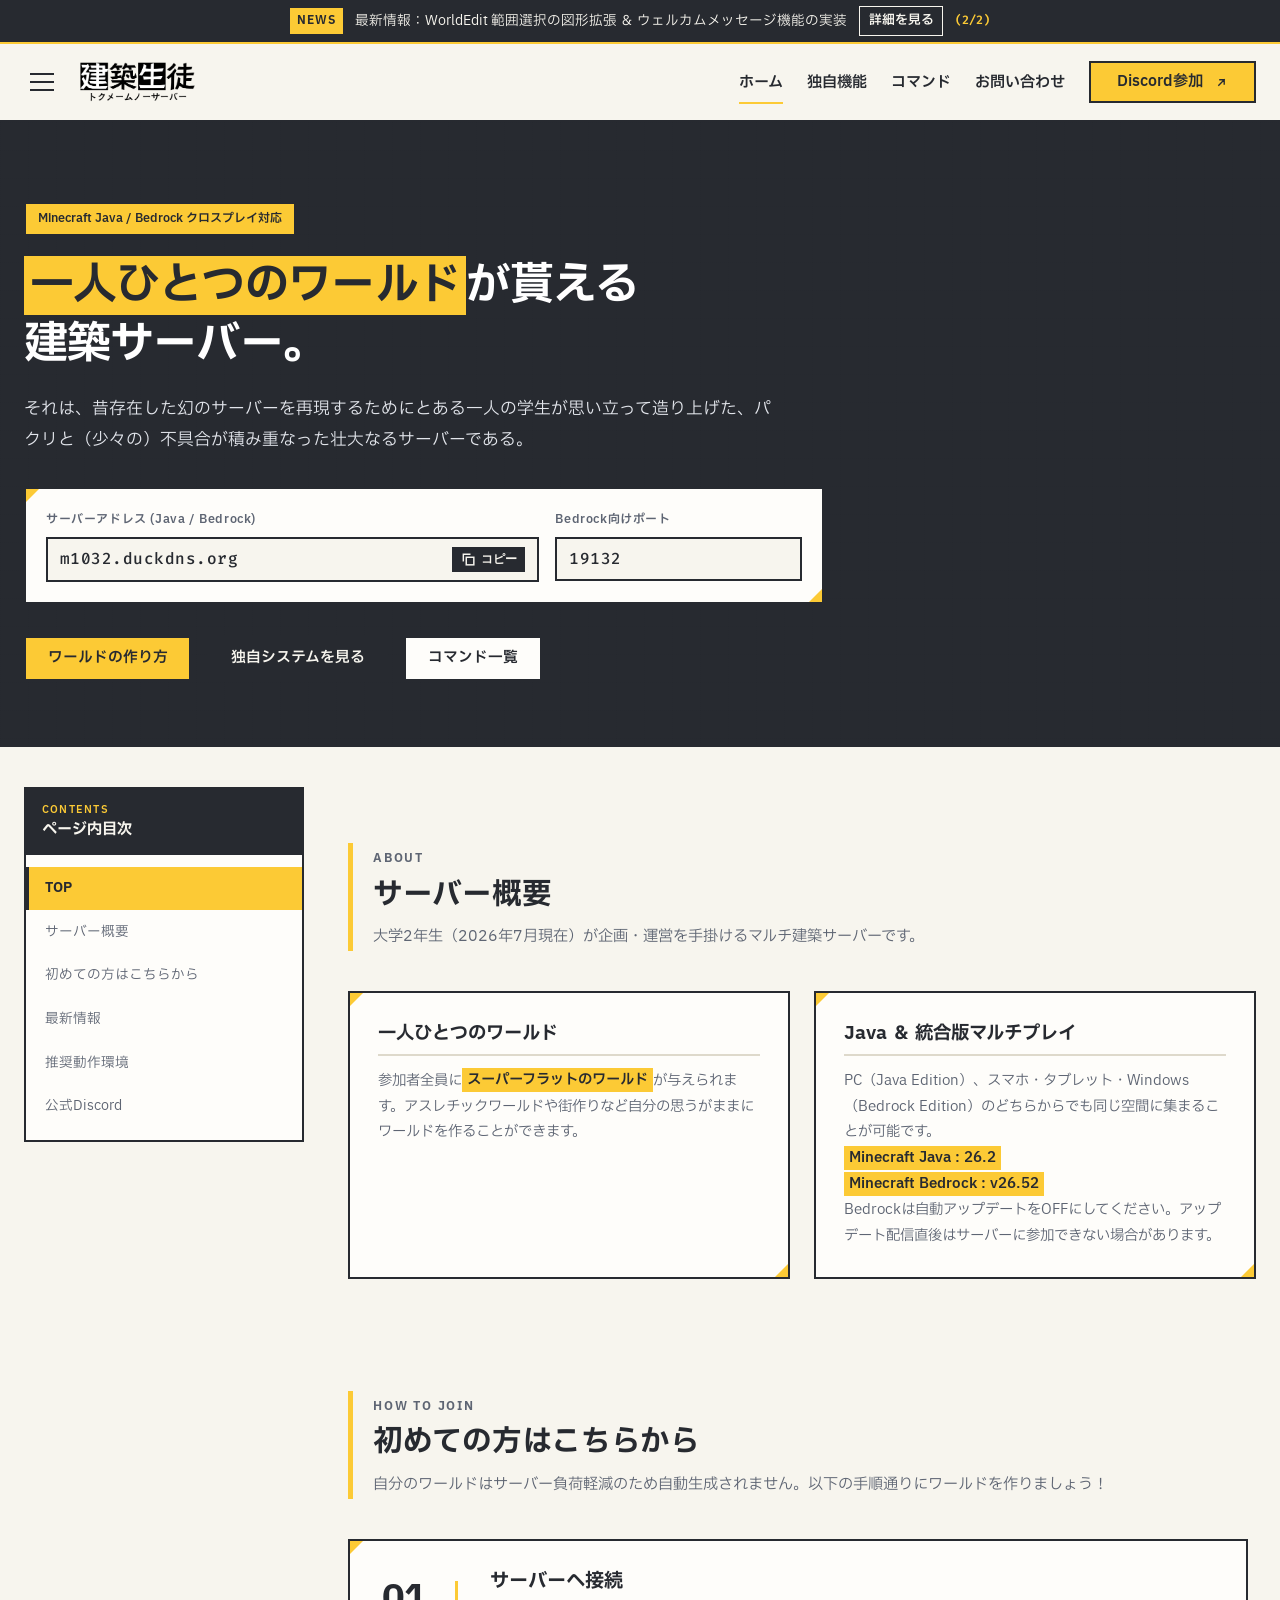
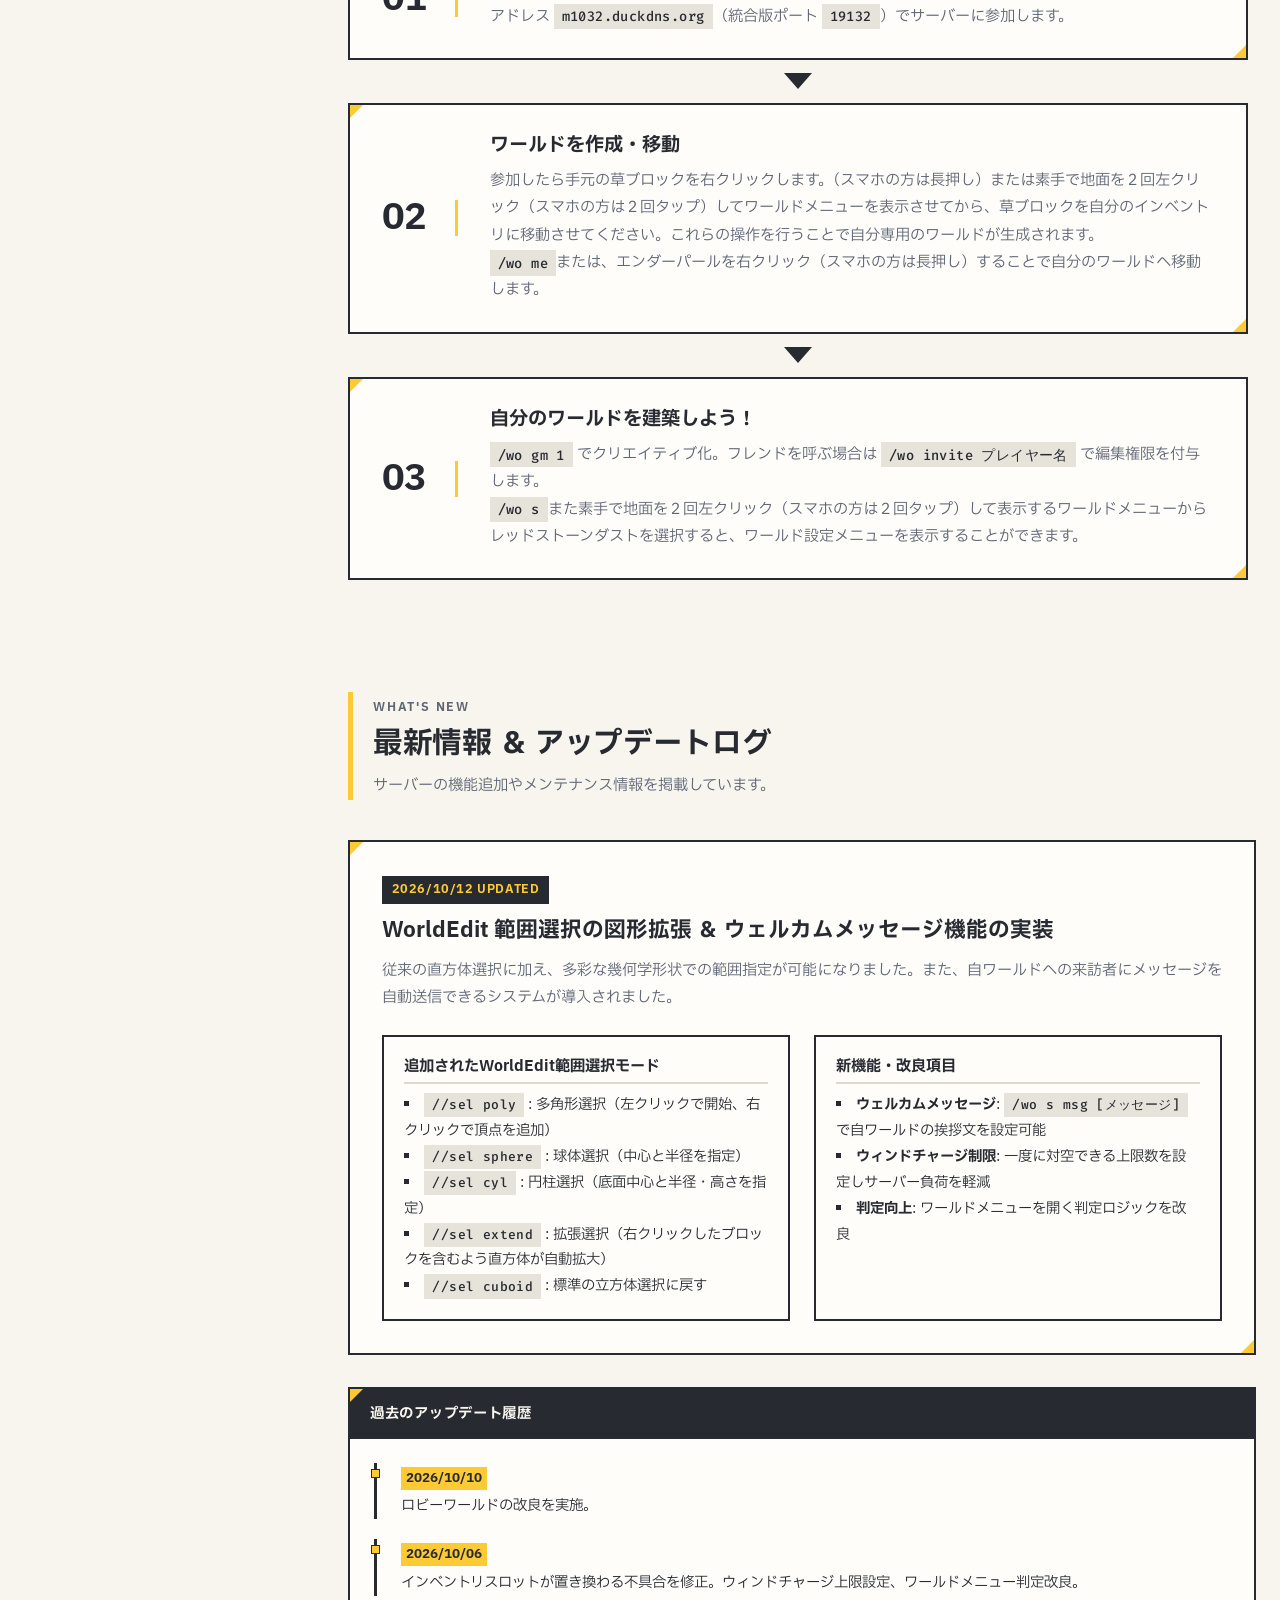
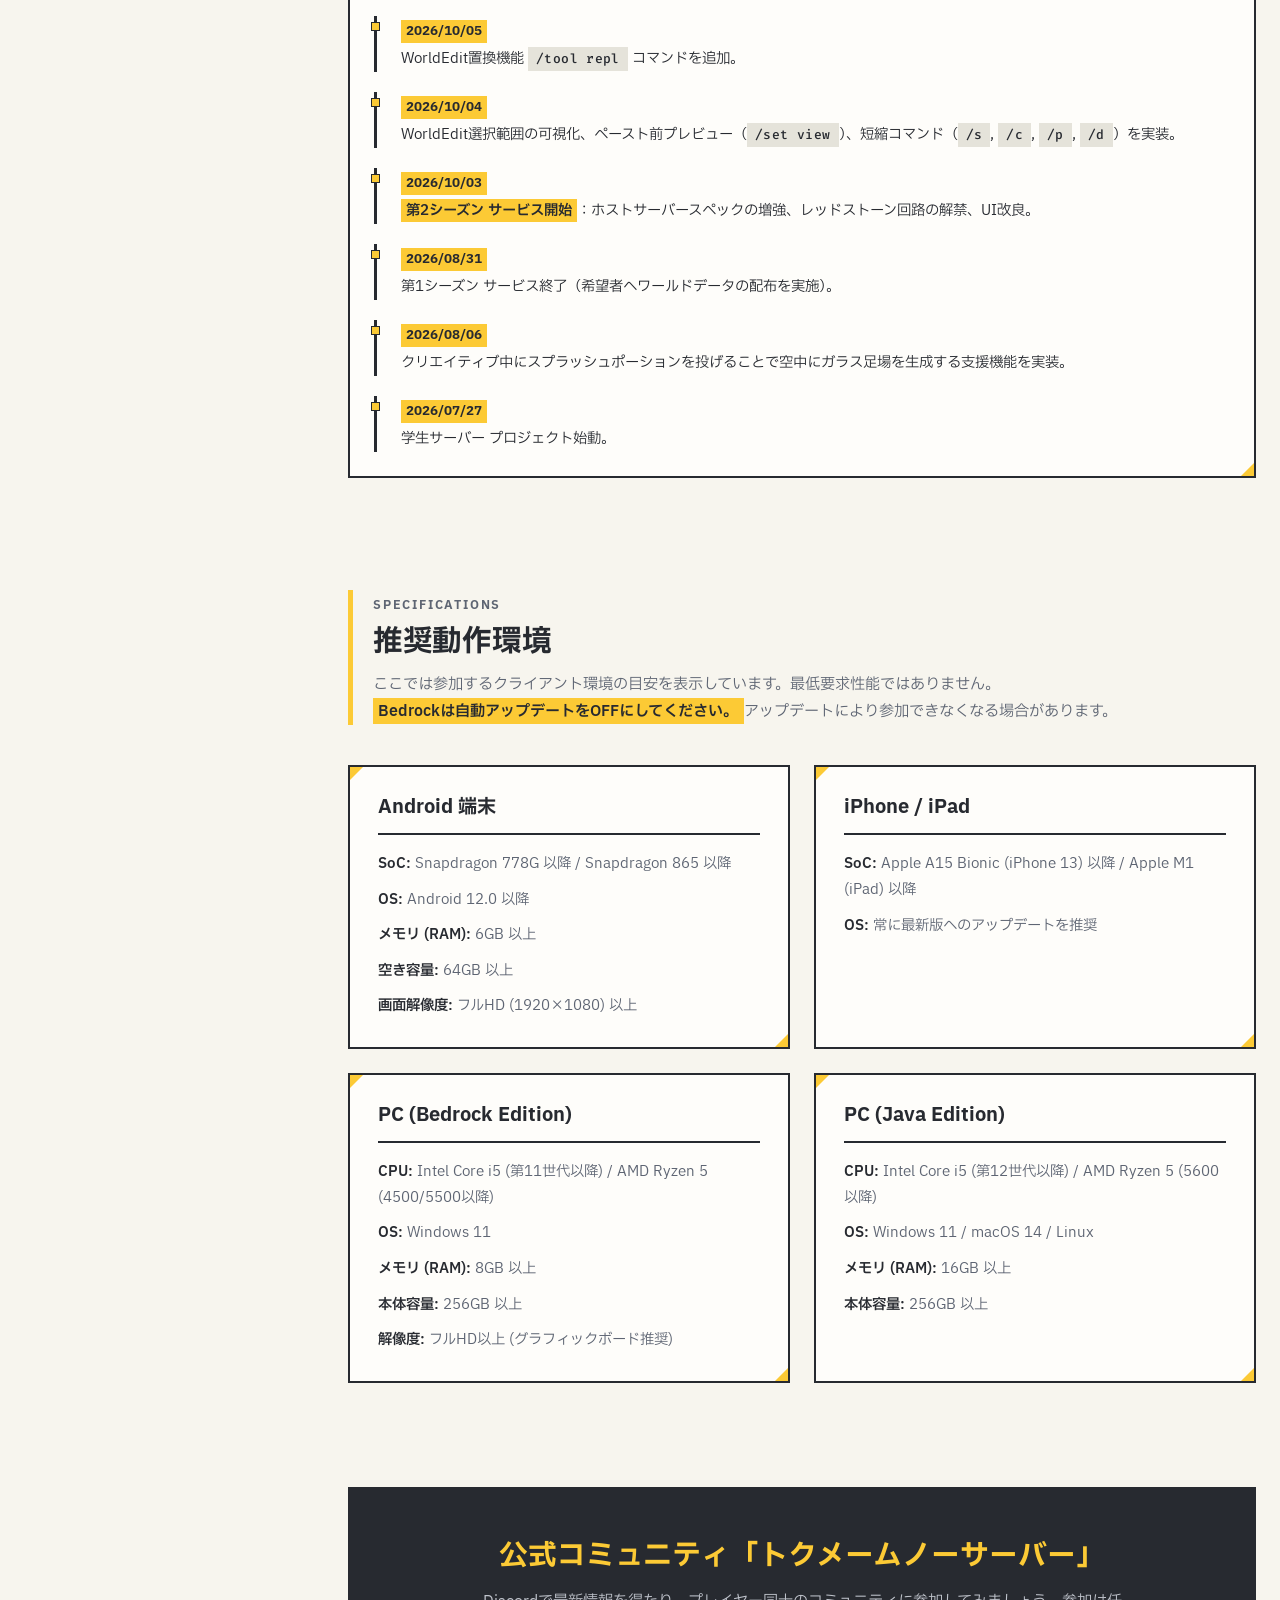
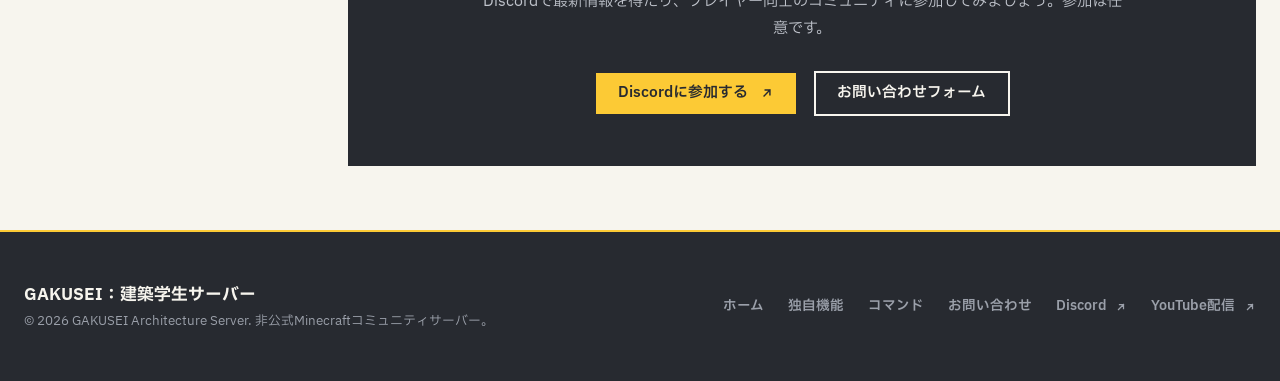
==== commit 4e99cb8b: "Update print statement from 'Hello' to 'Goodbye'" ====
--- a/index.html
+++ b/index.html
@@ -227,7 +227,7 @@
           <h2>公式コミュニティ「トクメームノーサーバー」</h2>
           <p>Discordで最新情報を得たり、プレイヤー同士のコミュニティに参加してみましょう。参加は任意です。</p>
           <div class="banner-actions">
-            <a href="https://discord.gg/9Ex2hYVqra" target="_blank" rel="noopener noreferrer" class="btn btn-primary">
+            <a href="https://x.com/MUMEI_1032/status/2062990677764718611?s=20" target="_blank" rel="noopener noreferrer" class="btn btn-primary">
               Discordに参加する
               <svg class="icon-ext" width="14" height="14" viewBox="0 0 24 24" fill="none" stroke="currentColor" stroke-width="2.5" stroke-linecap="square"><path d="M7 17L17 7M17 7H9M17 7V15"/></svg>
             </a>
@@ -381,4 +381,4 @@
     });
   </script>
 </body>
-</html>+</html>
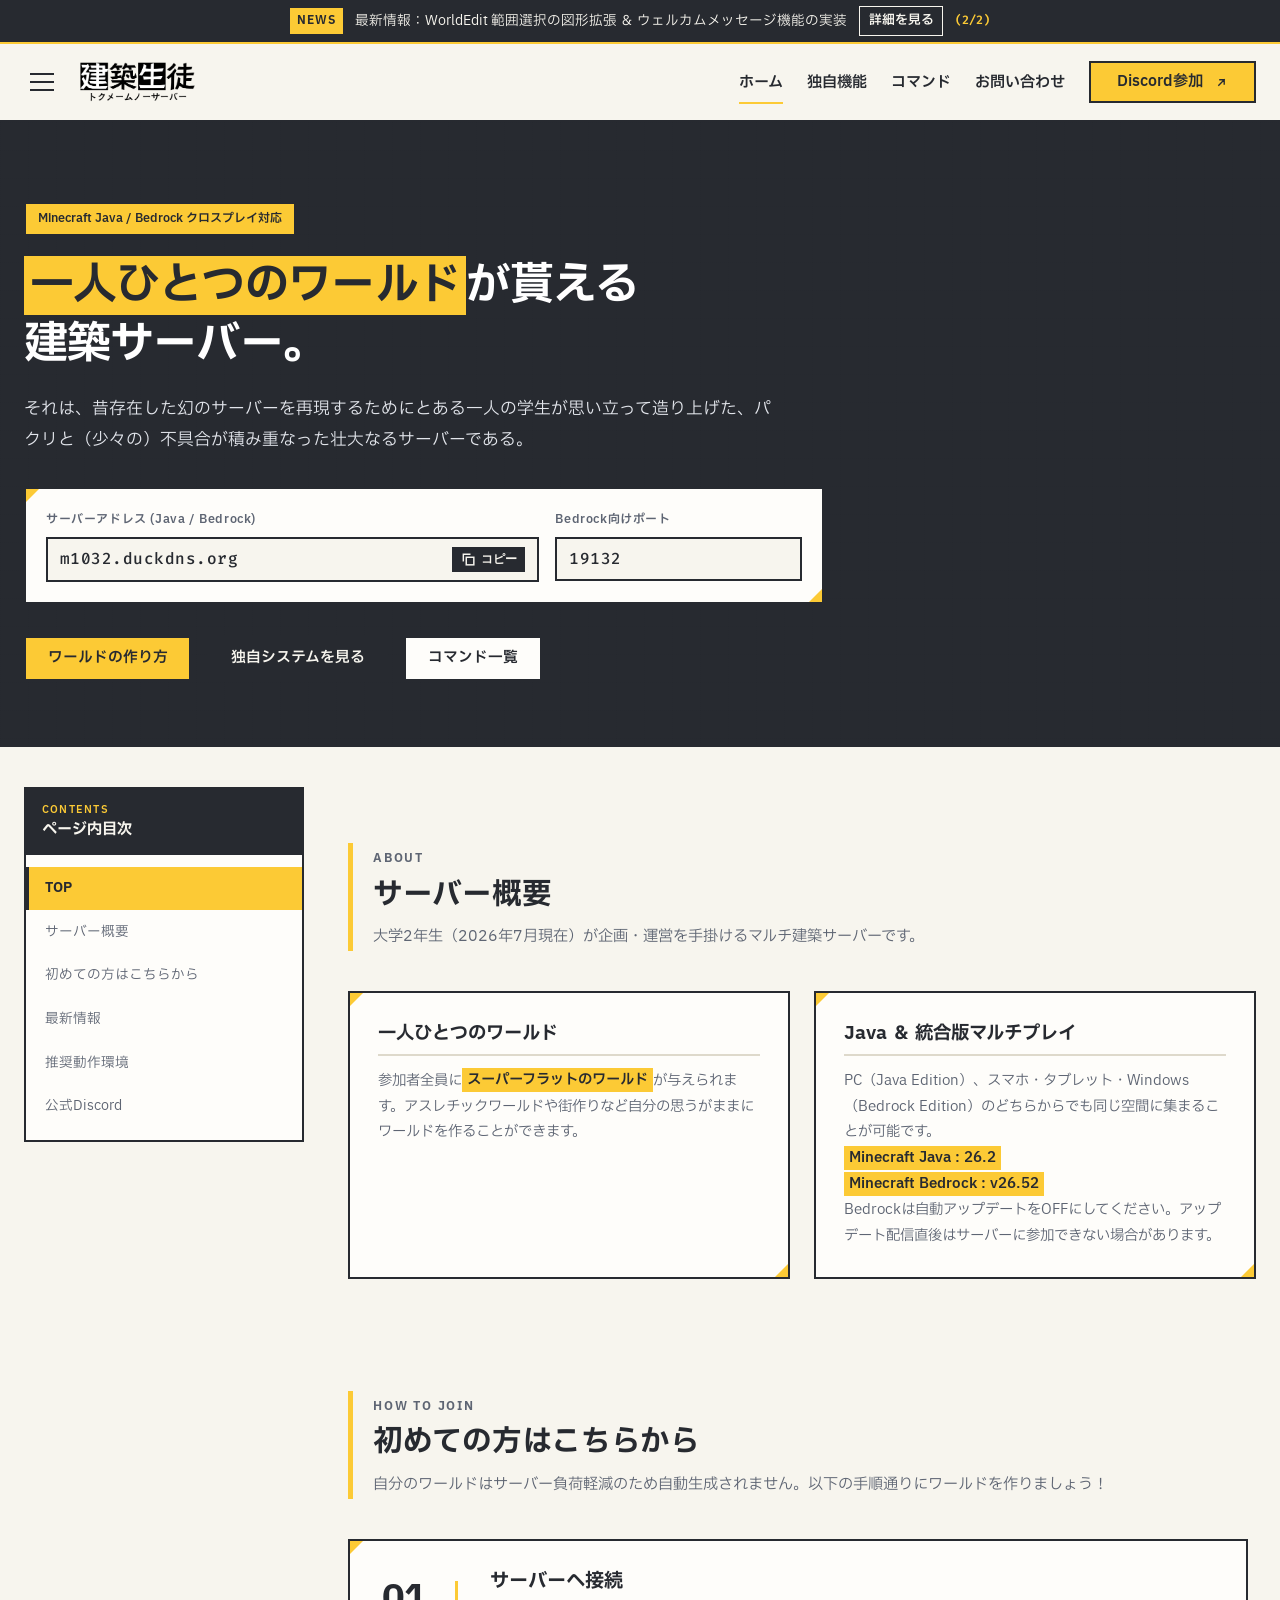
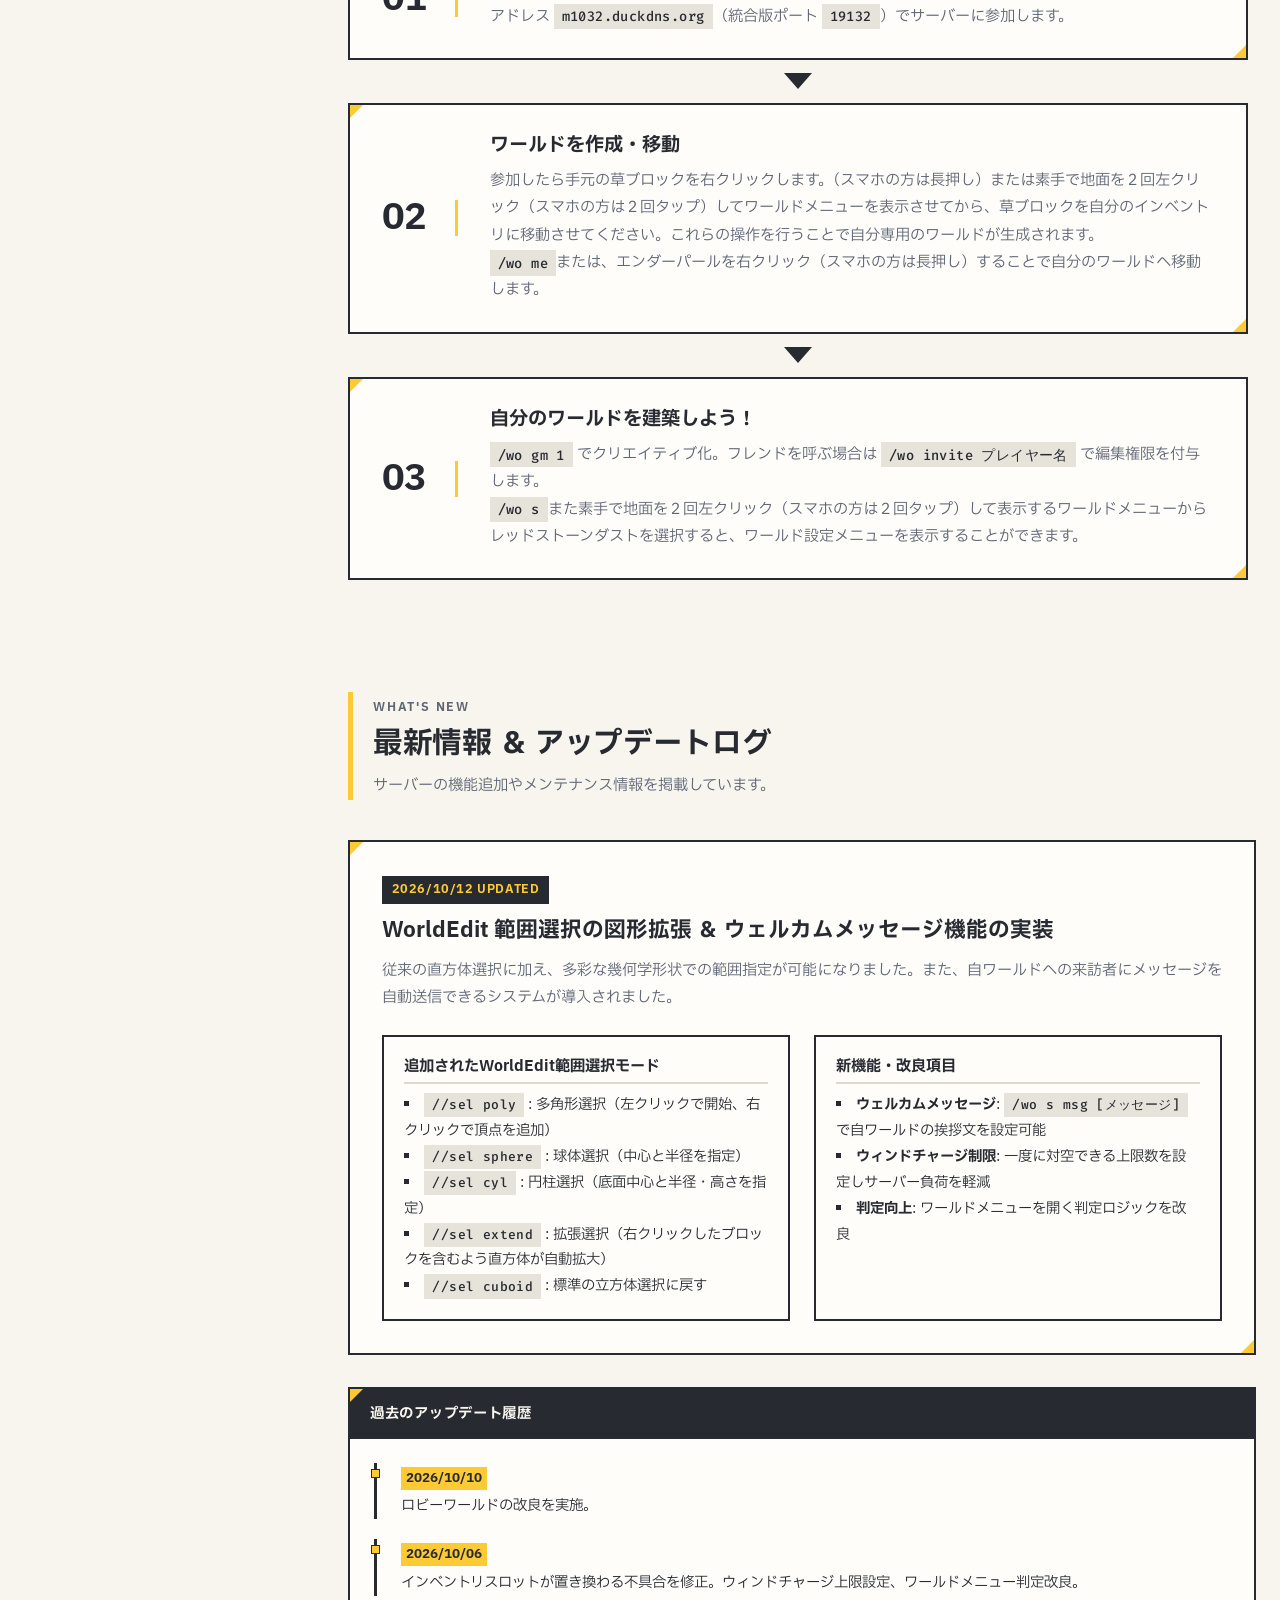
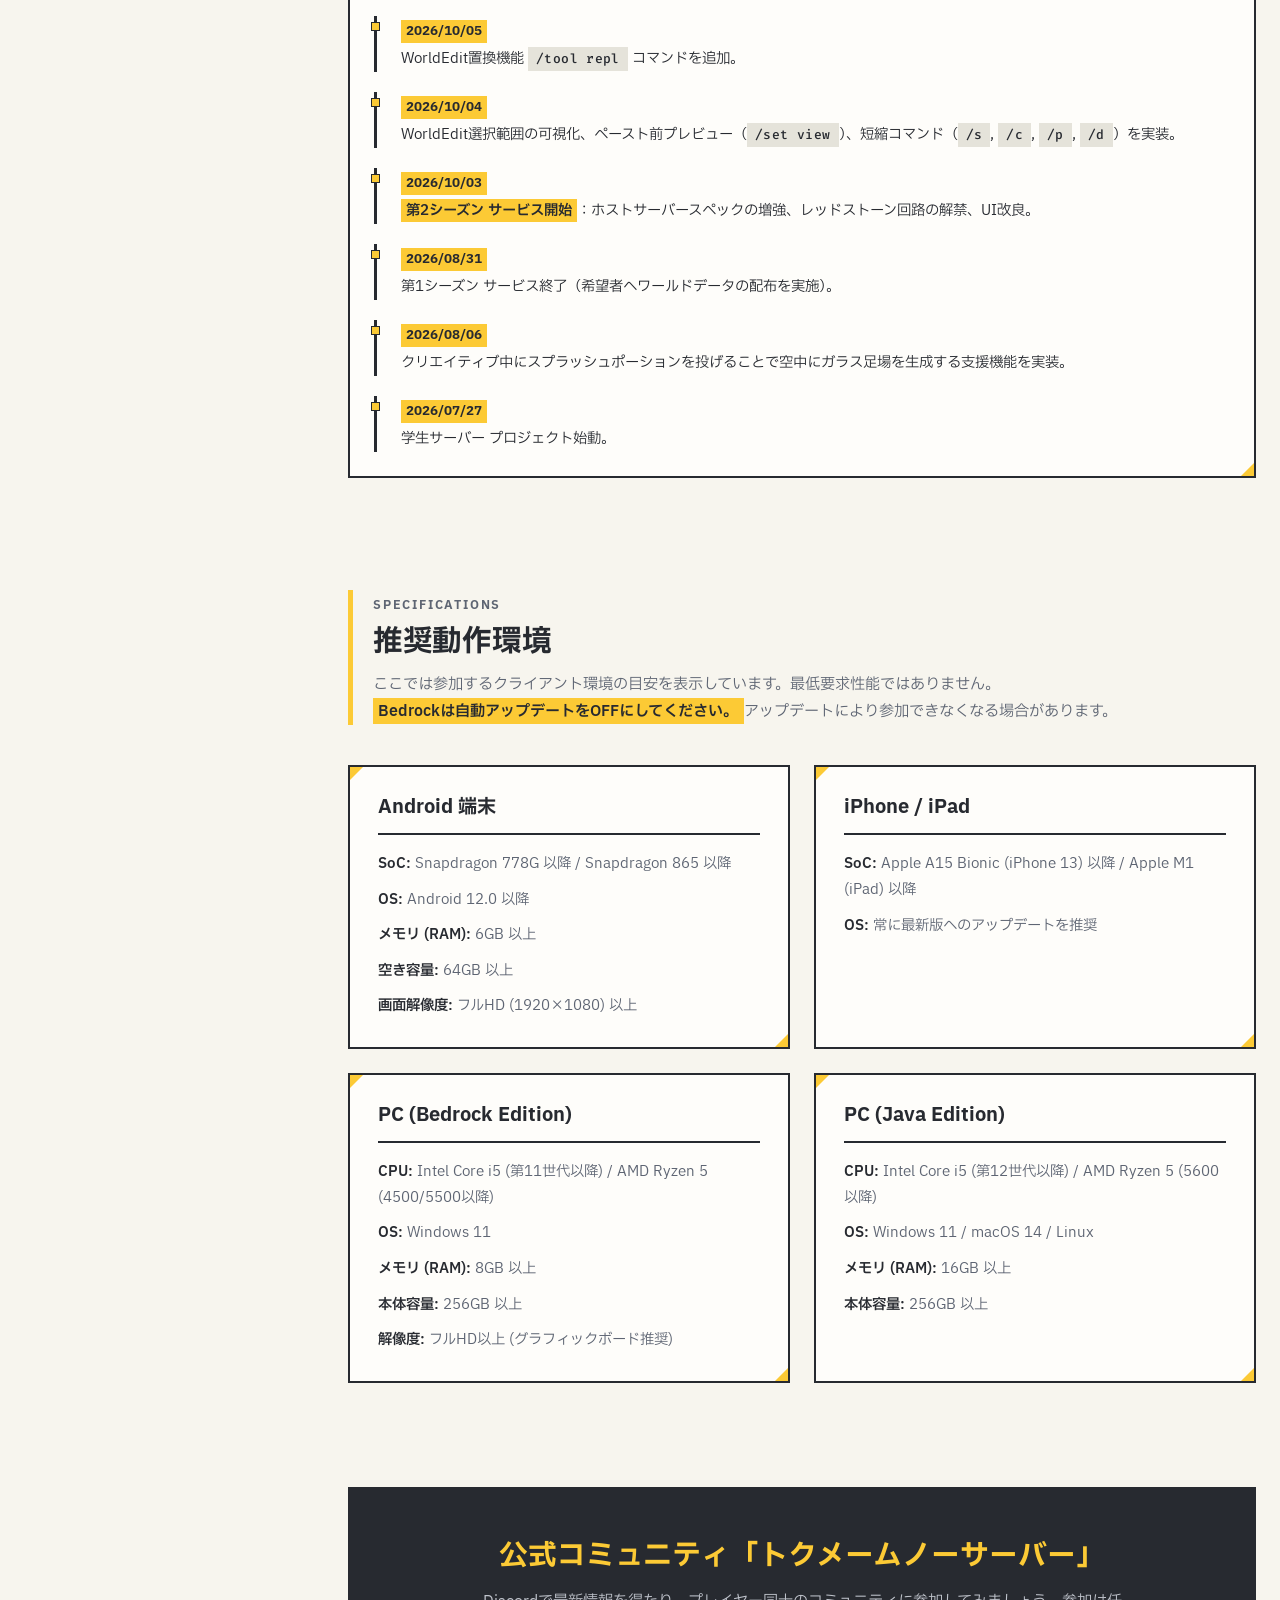
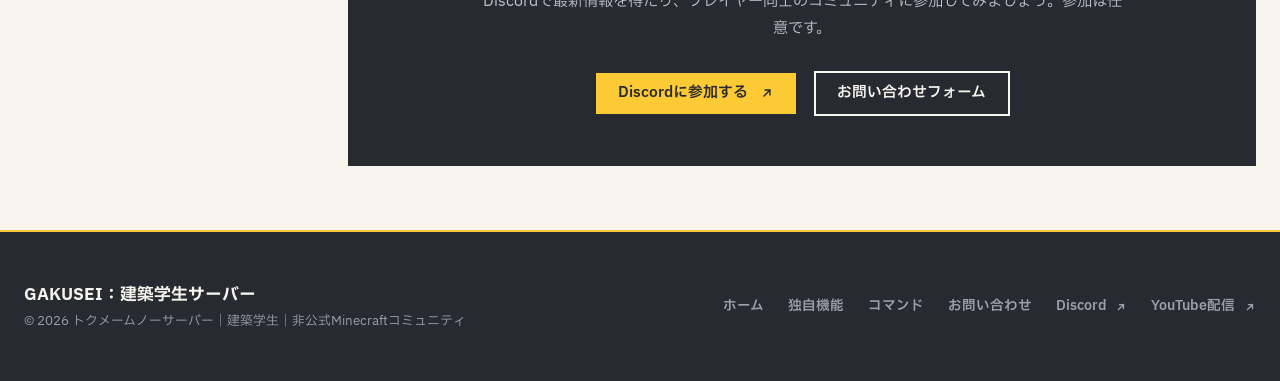
==== commit 9d0c963b: "Update index.html" ====
--- a/index.html
+++ b/index.html
@@ -4,6 +4,7 @@
   <meta charset="UTF-8">
   <meta name="viewport" content="width=device-width, initial-scale=1.0">
   <title>GAKUSEI：建築学生サーバー - ホーム</title>
+  <link rel="icon" href="icon.png" type="image/png">
   <link rel="preconnect" href="https://fonts.googleapis.com">
   <link rel="preconnect" href="https://fonts.gstatic.com" crossorigin>
   <link href="https://fonts.googleapis.com/css2?family=Fira+Code:wght@400;500;700&family=IBM+Plex+Sans+JP:wght@400;600;700&display=swap" rel="stylesheet">
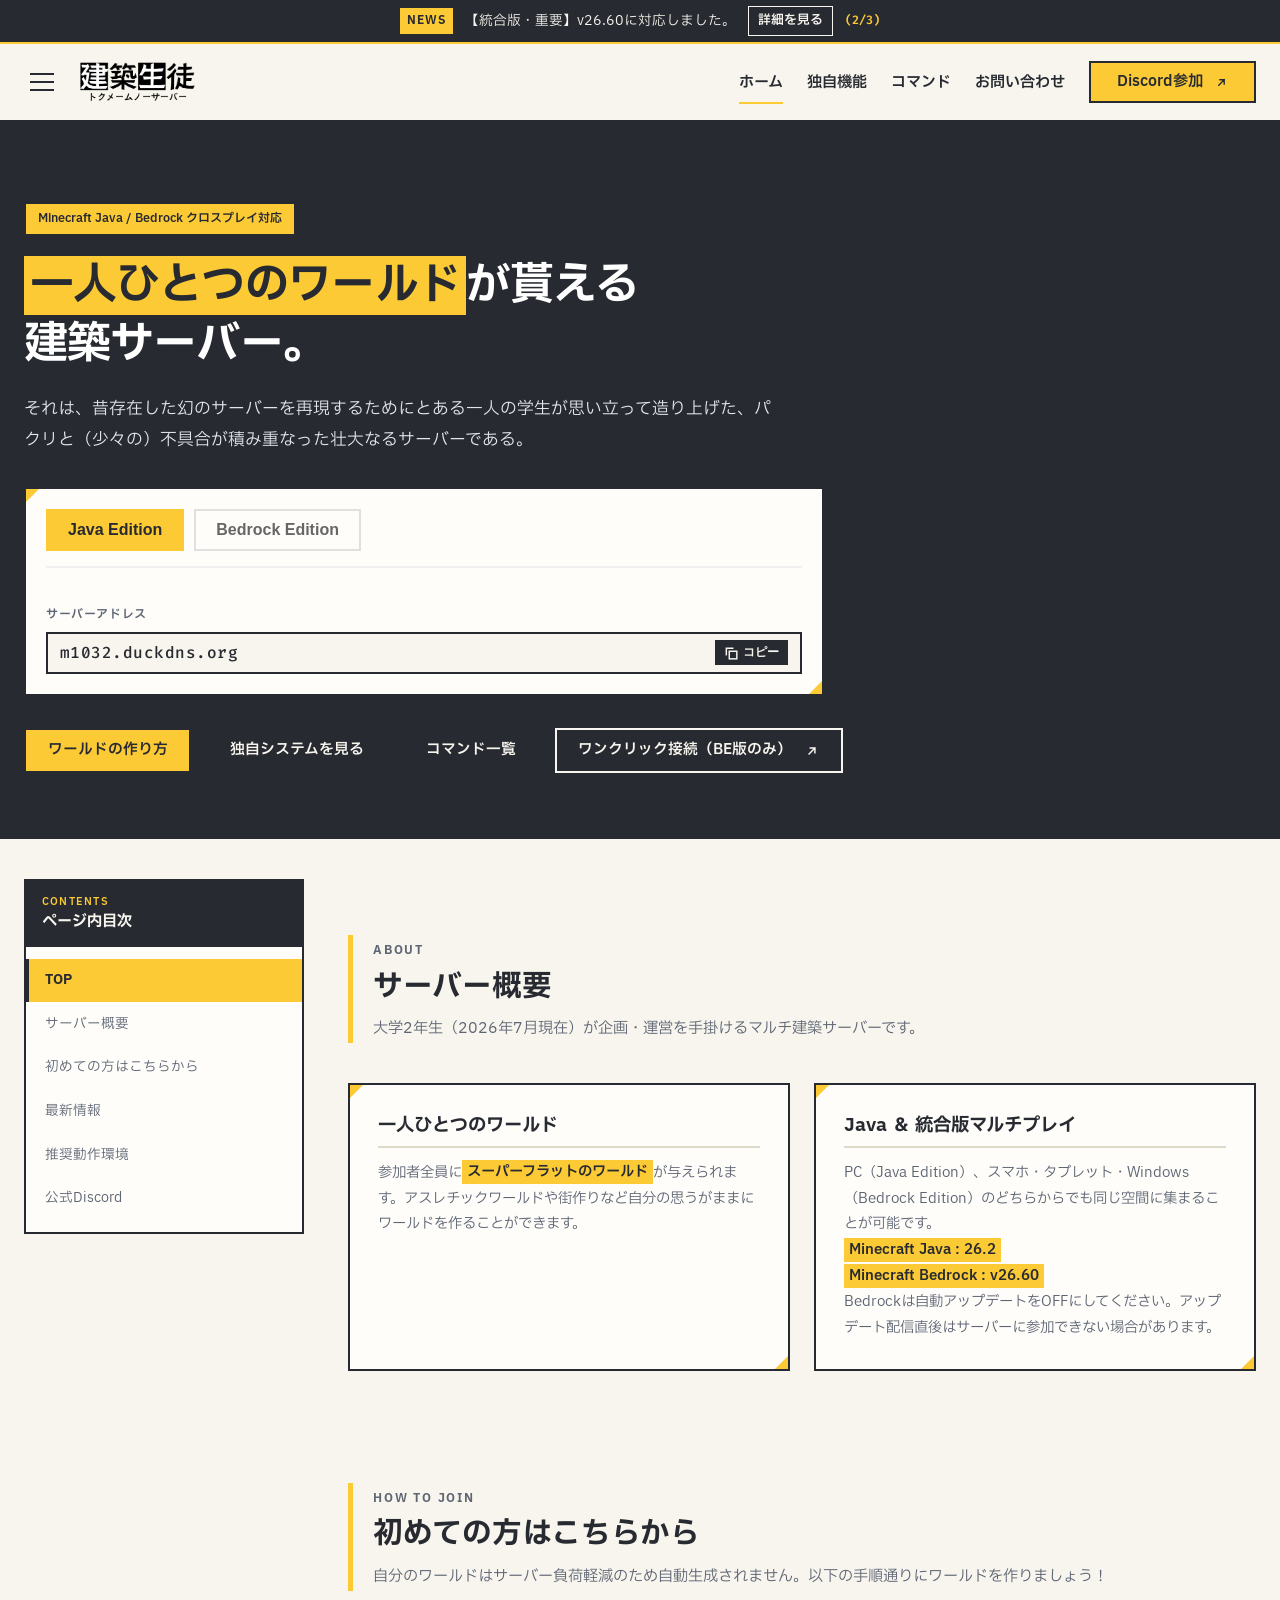
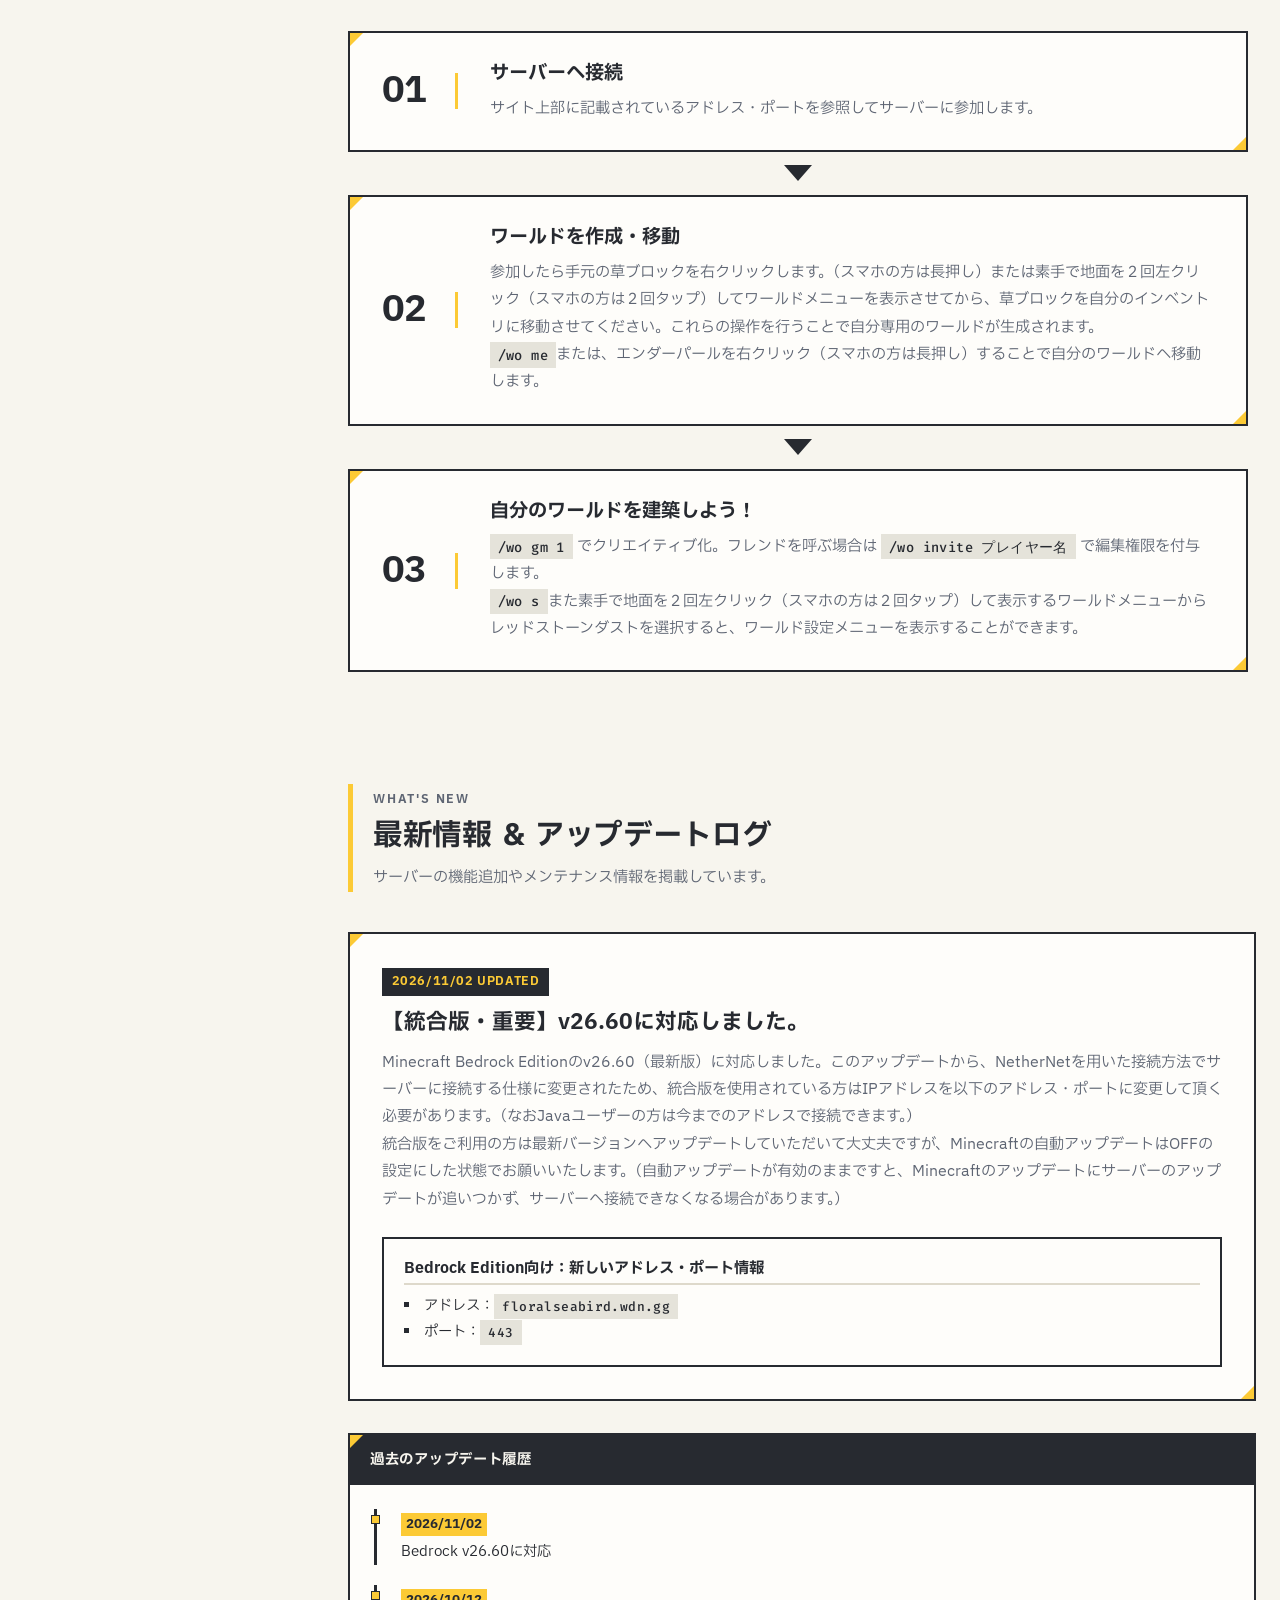
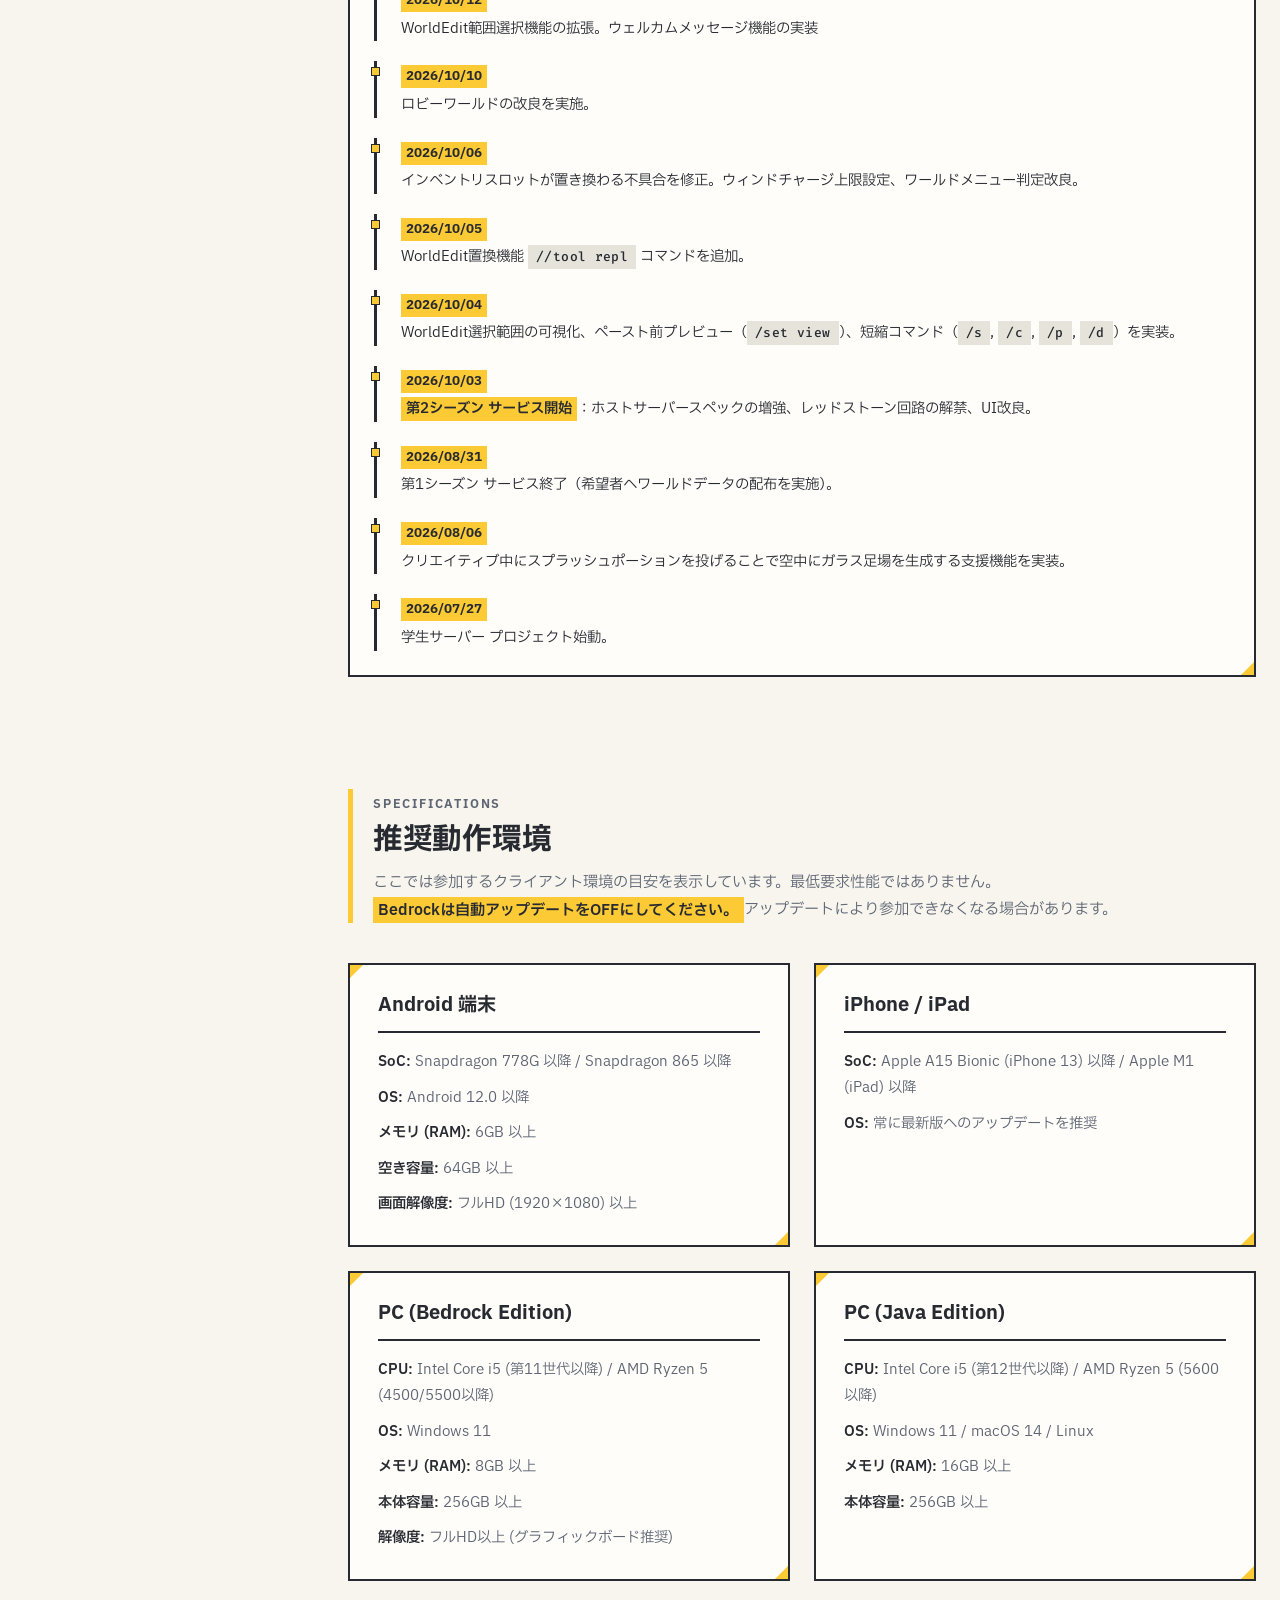
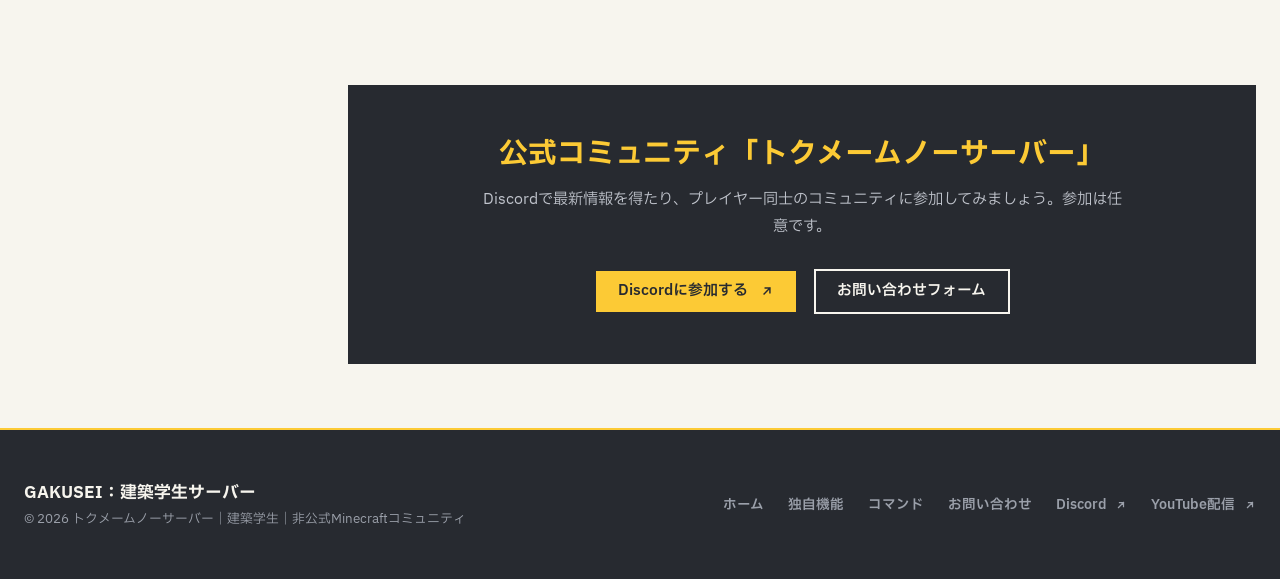
==== commit 3f02fcf1: "Add files via upload" ====
--- a/index.html
+++ b/index.html
@@ -24,30 +24,53 @@
     <div class="container hero-container">
       <div class="hero-badge">Minecraft Java / Bedrock クロスプレイ対応</div>
       <h1 class="hero-title">
-        <span class="highlight">一人ひとつのワールド</span>が貰える</br>
+        <span class="highlight">一人ひとつのワールド</span>が貰える<br>
         建築サーバー。
       </h1>
       <p class="hero-lead">
         それは、昔存在した幻のサーバーを再現するためにとある一人の学生が思い立って造り上げた、パクリと（少々の）不具合が積み重なった壮大なるサーバー</span>である。
       </p>
 
-      <!-- サーバー接続情報カード -->
-      <div class="server-connection-box" id="sec-address">
-        <div class="connection-item">
-          <span class="connection-label">サーバーアドレス (Java / Bedrock)</span>
-          <div class="copy-field" data-copy="m1032.duckdns.org">
-            <code>m1032.duckdns.org</code>
-            <button class="btn-copy">
-              <svg width="14" height="14" viewBox="0 0 24 24" fill="none" stroke="currentColor" stroke-width="2.5"><rect x="9" y="9" width="13" height="13"></rect><path d="M5 15H4V4h11v1"></path></svg>
-              <span>コピー</span>
-            </button>
-          </div>
-        </div>
-
-        <div class="connection-item">
-          <span class="connection-label">Bedrock向けポート</span>
-          <div class="static-field">
-            <code>19132</code>
+      <!-- サーバー接続情報エリア (ボックス内タブ切り替え) -->
+      <div id="sec-address" class="server-connection-box">
+        
+        <!-- プラットフォーム切り替えタブ (ボックス内) -->
+        <div class="platform-toggle-container">
+          <button id="tab-java" class="platform-tab active" onclick="switchPlatform('java')">Java Edition</button>
+          <button id="tab-bedrock" class="platform-tab" onclick="switchPlatform('bedrock')">Bedrock Edition</button>
+        </div>
+
+        <!-- Java版 接続情報 -->
+        <div id="box-java" style="display: flex; flex-wrap: wrap; width: 100%;">
+          <div class="connection-item" style="width: 100%;">
+            <span class="connection-label">サーバーアドレス</span>
+            <div class="copy-field" data-copy="m1032.duckdns.org">
+              <code>m1032.duckdns.org</code>
+              <button class="btn-copy">
+                <svg width="14" height="14" viewBox="0 0 24 24" fill="none" stroke="currentColor" stroke-width="2.5"><rect x="9" y="9" width="13" height="13"></rect><path d="M5 15H4V4h11v1"></path></svg>
+                <span>コピー</span>
+              </button>
+            </div>
+          </div>
+        </div>
+
+        <!-- 統合版 接続情報 -->
+        <div id="box-bedrock" style="display: none; flex-wrap: wrap; width: 100%; gap: 15px; align-items: flex-end;">
+          <div class="connection-item" style="flex: 1; min-width: 200px;">
+            <span class="connection-label">サーバーアドレス</span>
+            <div class="copy-field" data-copy="floralseabird.wdn.gg">
+              <code>floralseabird.wdn.gg</code>
+              <button class="btn-copy">
+                <svg width="14" height="14" viewBox="0 0 24 24" fill="none" stroke="currentColor" stroke-width="2.5"><rect x="9" y="9" width="13" height="13"></rect><path d="M5 15H4V4h11v1"></path></svg>
+                <span>コピー</span>
+              </button>
+            </div>
+          </div>
+          <div class="connection-item" style="min-width: 120px;">
+            <span class="connection-label">ポート</span>
+            <div class="static-field">
+              <code>443</code>
+            </div>
           </div>
         </div>
       </div>
@@ -55,7 +78,11 @@
       <div class="hero-actions">
         <a href="#sec-guide" class="btn btn-primary">ワールドの作り方</a>
         <a href="features.html" class="btn btn-dark">独自システムを見る</a>
-        <a href="commands.html" class="btn">コマンド一覧</a>
+        <a href="commands.html" class="btn btn-dark">コマンド一覧</a>
+        <a href="https://floralseabird.wdn.gg/" target="_blank" rel="noopener noreferrer" class="btn btn-outline-white" id="btn-oneclick">
+          ワンクリック接続（BE版のみ）
+          <svg class="icon-ext" width="14" height="14" viewBox="0 0 24 24" fill="none" stroke="currentColor" stroke-width="2.5" stroke-linecap="square"><path d="M7 17L17 7M17 7H9M17 7V15"/></svg>
+        </a>
       </div>
     </div>
   </section>
@@ -97,7 +124,7 @@
           </div>
           <div class="card">
             <h3 class="card-title">Java ＆ 統合版マルチプレイ</h3>
-            <p class="card-desc">PC（Java Edition）、スマホ・タブレット・Windows（Bedrock Edition）のどちらからでも同じ空間に集まることが可能です。<br><span class="marker">Minecraft Java : 26.2</span><br><span class="marker">Minecraft Bedrock : v26.52</span><br>Bedrockは自動アップデートをOFFにしてください。アップデート配信直後はサーバーに参加できない場合があります。</p>
+            <p class="card-desc">PC（Java Edition）、スマホ・タブレット・Windows（Bedrock Edition）のどちらからでも同じ空間に集まることが可能です。<br><span class="marker">Minecraft Java : 26.2</span><br><span class="marker">Minecraft Bedrock : v26.60</span><br>Bedrockは自動アップデートをOFFにしてください。アップデート配信直後はサーバーに参加できない場合があります。</p>
           </div>
         </div>
       </section>
@@ -115,7 +142,7 @@
             <div class="step-index">01</div>
             <div class="step-content">
               <h3>サーバーへ接続</h3>
-              <p>アドレス <code>m1032.duckdns.org</code>（統合版ポート <code>19132</code>）でサーバーに参加します。</p>
+              <p>サイト上部に記載されているアドレス・ポートを参照してサーバーに参加します。</p>
             </div>
           </div>
 
@@ -245,8 +272,21 @@
   <script src="data.js"></script>
   <script src="common.js"></script>
 
-  <!-- YouTube背景動画制御 -->
+  <!-- YouTube背景動画 ＆ UI制御スクリプト -->
   <script>
+    // === プラットフォーム（Java/Bedrock）切り替え処理 ===
+    window.switchPlatform = function(platform) {
+      const isJava = platform === 'java';
+      // タブボタンの見た目を切り替え
+      document.getElementById('tab-java').classList.toggle('active', isJava);
+      document.getElementById('tab-bedrock').classList.toggle('active', !isJava);
+      
+      // アドレス表示エリアの切り替え
+      document.getElementById('box-java').style.display = isJava ? 'flex' : 'none';
+      document.getElementById('box-bedrock').style.display = isJava ? 'none' : 'flex';
+    };
+
+    // === YouTube API ===
     const ytScript = document.createElement('script');
     ytScript.src = "https://www.youtube.com/iframe_api";
     const firstScript = document.getElementsByTagName('script')[0];
@@ -304,8 +344,16 @@
       if (!document.hidden) ensureVideoPlayback();
     });
 
-    // 最新情報・タイムライン描画
+    // 最新情報・タイムライン描画 ＆ その他UI動作
     document.addEventListener('DOMContentLoaded', () => {
+      
+      // スマホ検知＆初期タブ切り替え（iPhone, iPad, iPod, Android端末の場合に統合版タブを開く）
+      const isMobile = /iPhone|iPad|iPod|Android/i.test(navigator.userAgent);
+      if (isMobile) {
+        window.switchPlatform('bedrock');
+      }
+
+      // data.js の描画処理
       if (typeof newsData !== 'undefined') {
         const topic = newsData.currentTopic;
         const highlightContainer = document.getElementById('newsHighlightContainer');
@@ -382,4 +430,4 @@
     });
   </script>
 </body>
-</html>
+</html>
--- a/style.css
+++ b/style.css
@@ -793,9 +793,10 @@
   margin-bottom: 2rem;
 }
 
+/* 接続情報ボックス：縦並びに修正 */
 .server-connection-box {
-  display: grid;
-  grid-template-columns: 2fr 1fr;
+  display: flex;
+  flex-direction: column;
   gap: 1rem;
   background-color: var(--bg-card);
   padding: 1.25rem;
@@ -817,6 +818,7 @@
   letter-spacing: 0.05em;
 }
 
+/* アドレスとポートの高さを綺麗に揃えるための調整 */
 .copy-field {
   display: flex;
   align-items: center;
@@ -826,6 +828,8 @@
   padding: 0.5rem 0.75rem;
   cursor: pointer;
   transition: all 0.15s;
+  height: 42px;
+  box-sizing: border-box;
 }
 
 .copy-field:hover {
@@ -847,6 +851,8 @@
   background-color: var(--bg-main);
   border: 2px solid var(--border);
   padding: 0.5rem 0.75rem;
+  height: 42px;
+  box-sizing: border-box;
 }
 
 .static-field code {
@@ -874,12 +880,6 @@
 .copy-field:hover .btn-copy {
   background: var(--yellow);
   color: var(--dark);
-}
-
-.hero-actions {
-  display: flex;
-  gap: 1rem;
-  flex-wrap: wrap;
 }
 
 /* ==========================================================================
@@ -1491,6 +1491,63 @@
   color: var(--yellow);
 }
 
+/* =========================================
+   最新情報：詳細項目が1つだけの時は全幅に広げる修正
+   ========================================= */
+#newsHighlightContainer [class*="grid"] > *:only-child,
+#newsHighlightContainer [class*="section"] > *:only-child,
+#newsHighlightContainer div:has(> *:only-child) > *:only-child {
+    grid-column: 1 / -1 !important;
+    width: 100% !important;
+    max-width: 100% !important;
+}
+
+/* =========================================
+   タブ切り替え＆ワンクリック接続UI (ボックス内包版)
+   ========================================= */
+.platform-toggle-container {
+  display: flex;
+  gap: 10px;
+  margin-bottom: 20px;
+  border-bottom: 2px solid #f0f0f0;
+  padding-bottom: 15px;
+  width: 100%;
+}
+
+/* 非アクティブ（押されていない状態）のタブ */
+.platform-tab {
+  background: transparent;
+  color: #666;
+  border: 2px solid #e0e0e0; /* 薄めのグレー枠線でボタンっぽさを出す */
+  padding: 10px 20px;
+  font-size: 1rem;
+  font-weight: bold;
+  border-radius: 6px;
+  cursor: pointer;
+  transition: all 0.2s ease;
+}
+
+/* マウスオーバー時（押せる感を強調） */
+.platform-tab:hover {
+  background: #f0f0f0;
+  border-color: #cccccc;
+  color: #333;
+}
+
+/* アクティブ（現在選択されている状態）のタブ */
+.platform-tab.active {
+  background: var(--yellow);
+  color: var(--dark);
+  border-color: var(--yellow);
+}
+
+/* ヒーローアクション内のボタン調整（4つ並んだ時のため） */
+.hero-actions {
+  display: flex;
+  flex-wrap: wrap;
+  gap: 15px;
+}
+
 /* ==========================================================================
    レスポンシブ
    ========================================================================== */
@@ -1499,9 +1556,6 @@
     font-size: 2.2rem;
   }
   .grid-2 {
-    grid-template-columns: 1fr;
-  }
-  .server-connection-box {
     grid-template-columns: 1fr;
   }
   .step-card-row {
@@ -1536,4 +1590,18 @@
     flex-direction: column;
     align-items: flex-start;
   }
+  
+  /* スマホの時はボタン群を2x2のグリッドできれいに並べる設定 */
+  .hero-actions {
+    display: grid;
+    grid-template-columns: repeat(2, 1fr); /* 2列に均等分割 */
+    gap: 10px;
+  }
+  
+  /* スマホの時はボタンの文字サイズと余白を詰めて横に収める */
+  .hero-actions .btn {
+    width: 100%;
+    padding: 0.75rem 0.5rem;
+    font-size: 0.75rem; 
+  }
 }
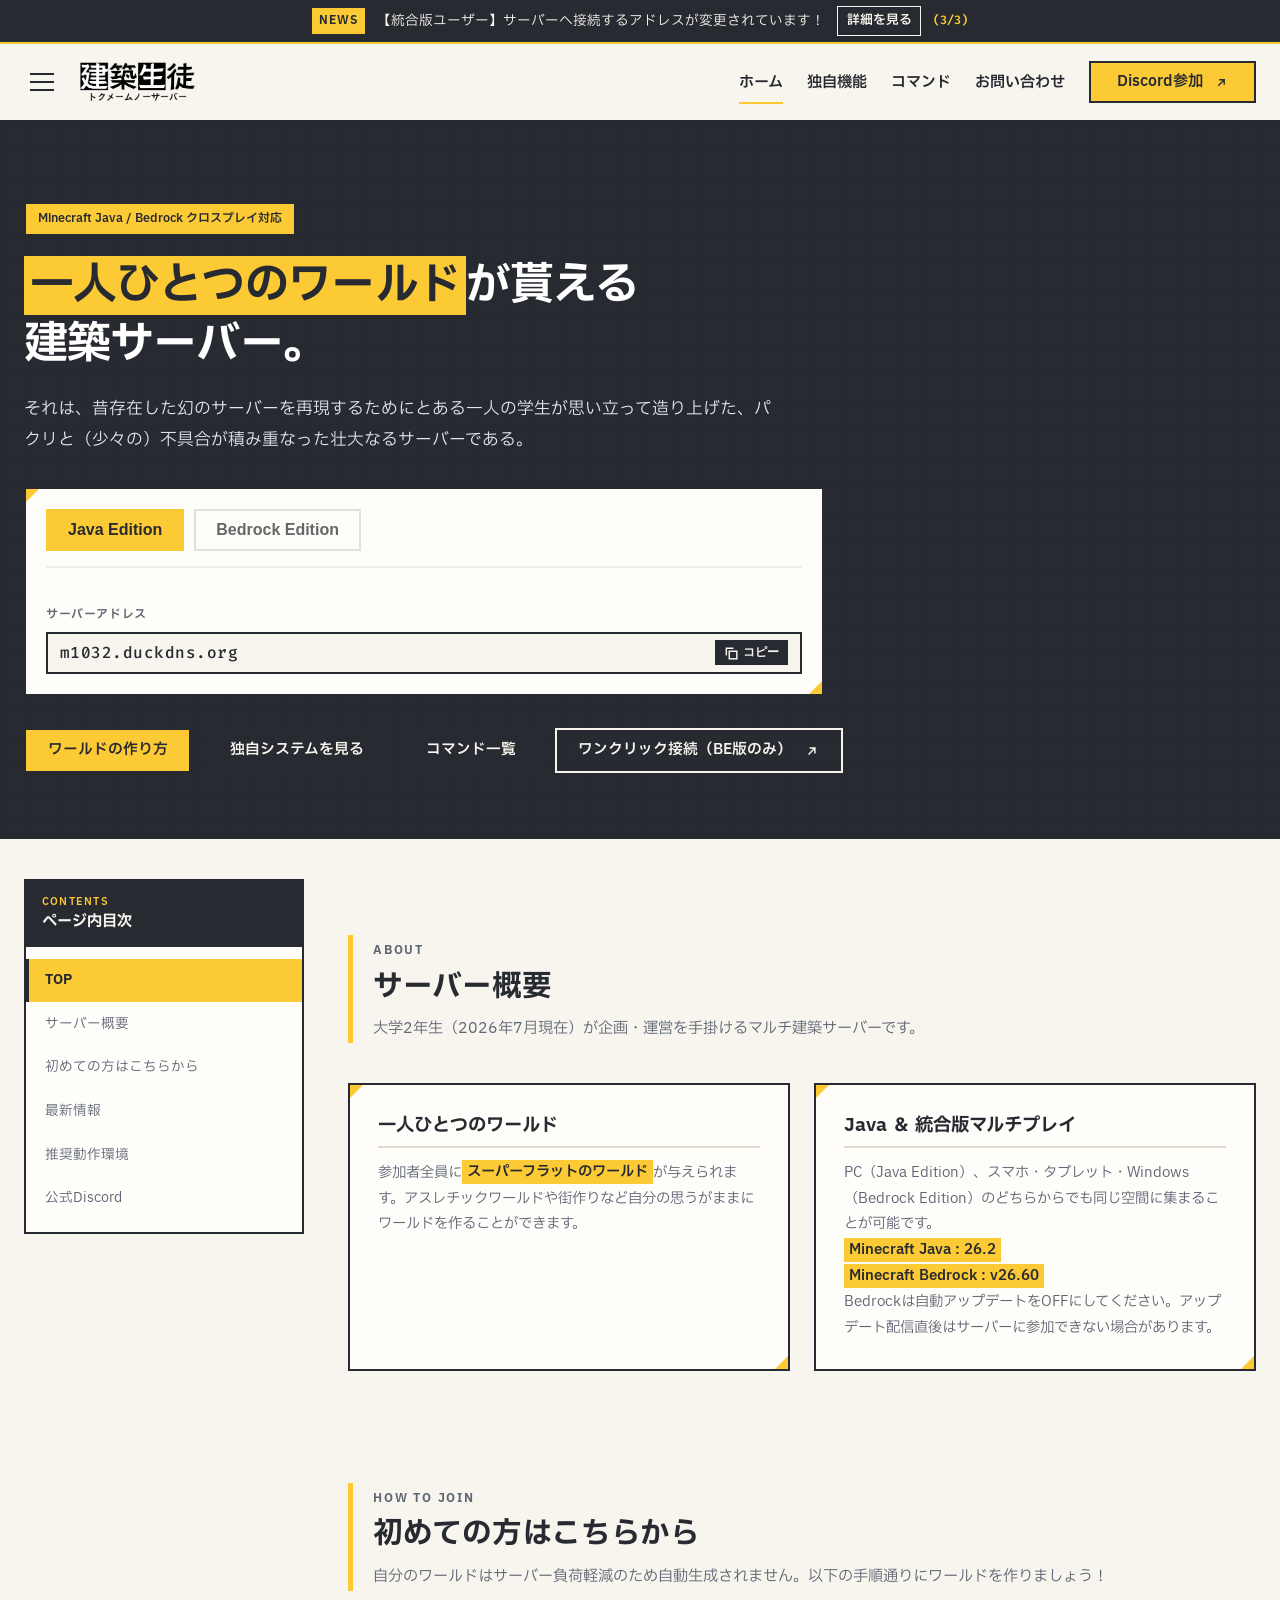
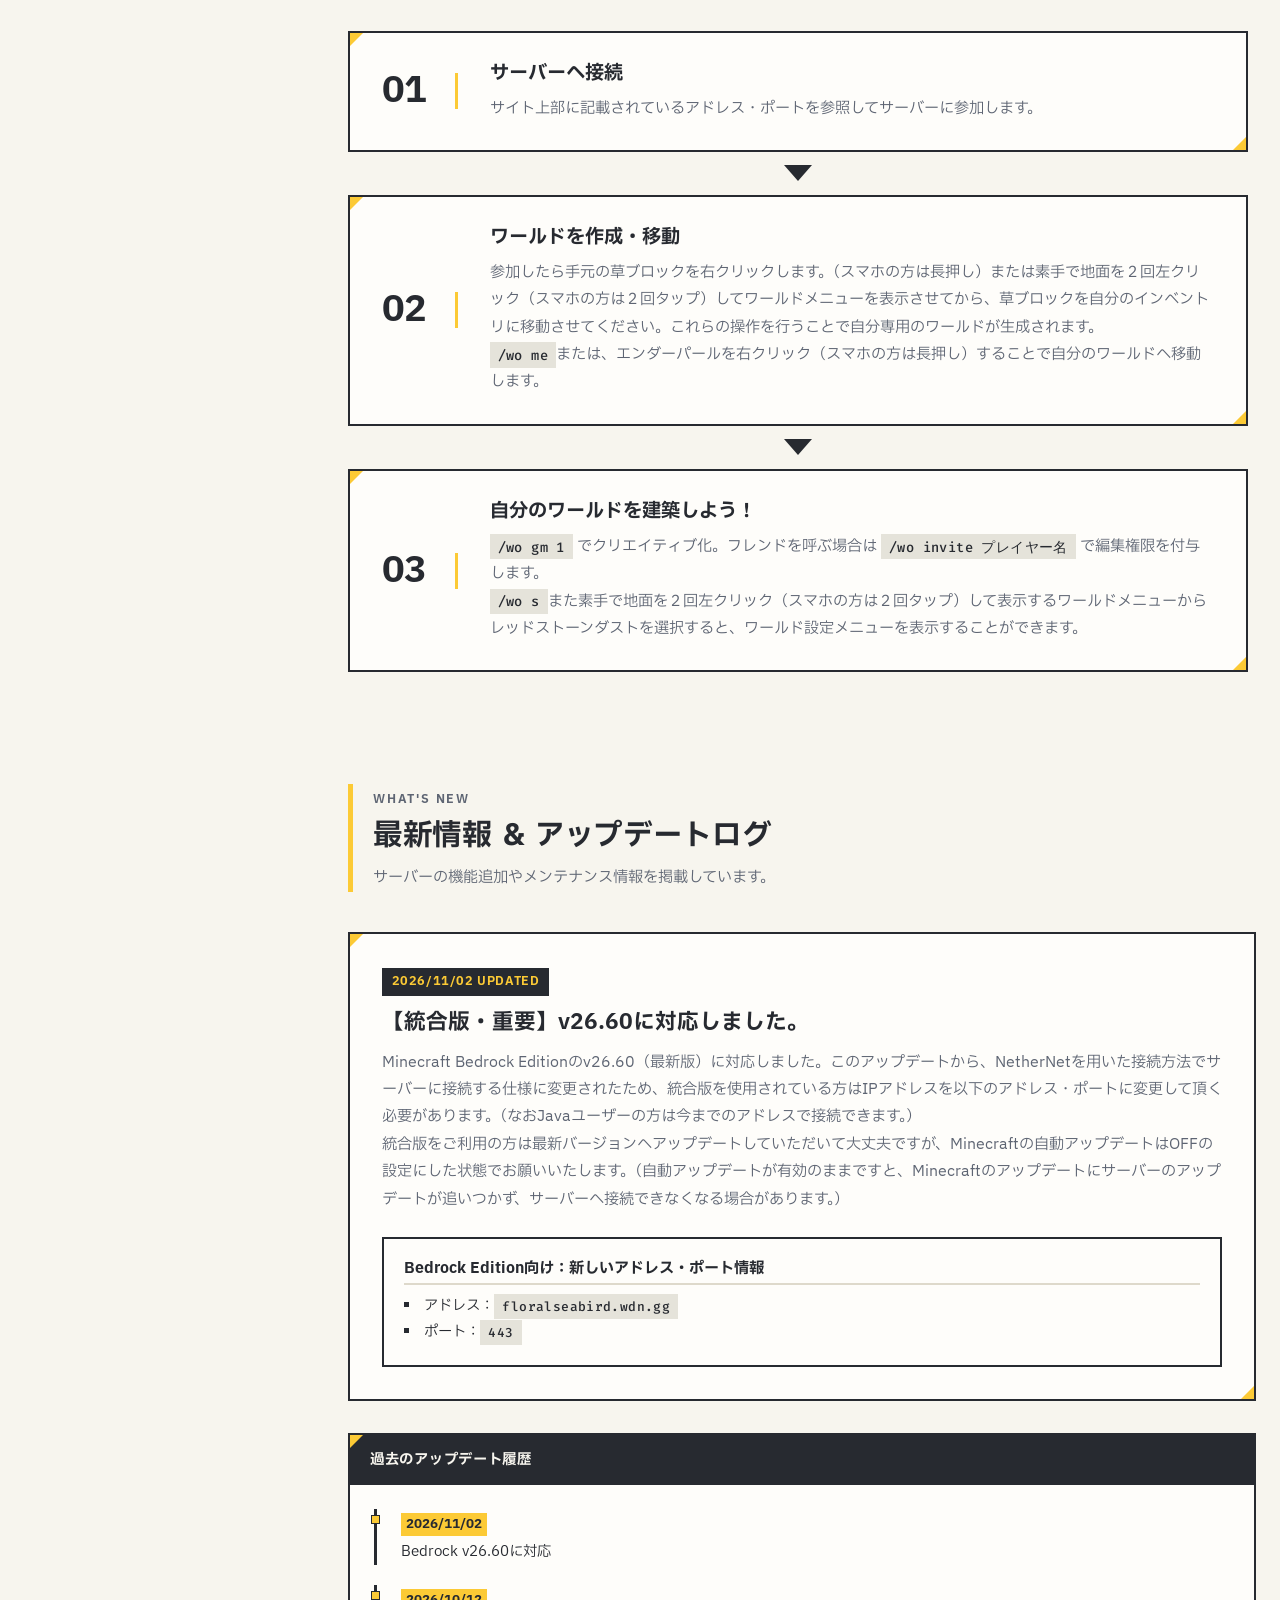
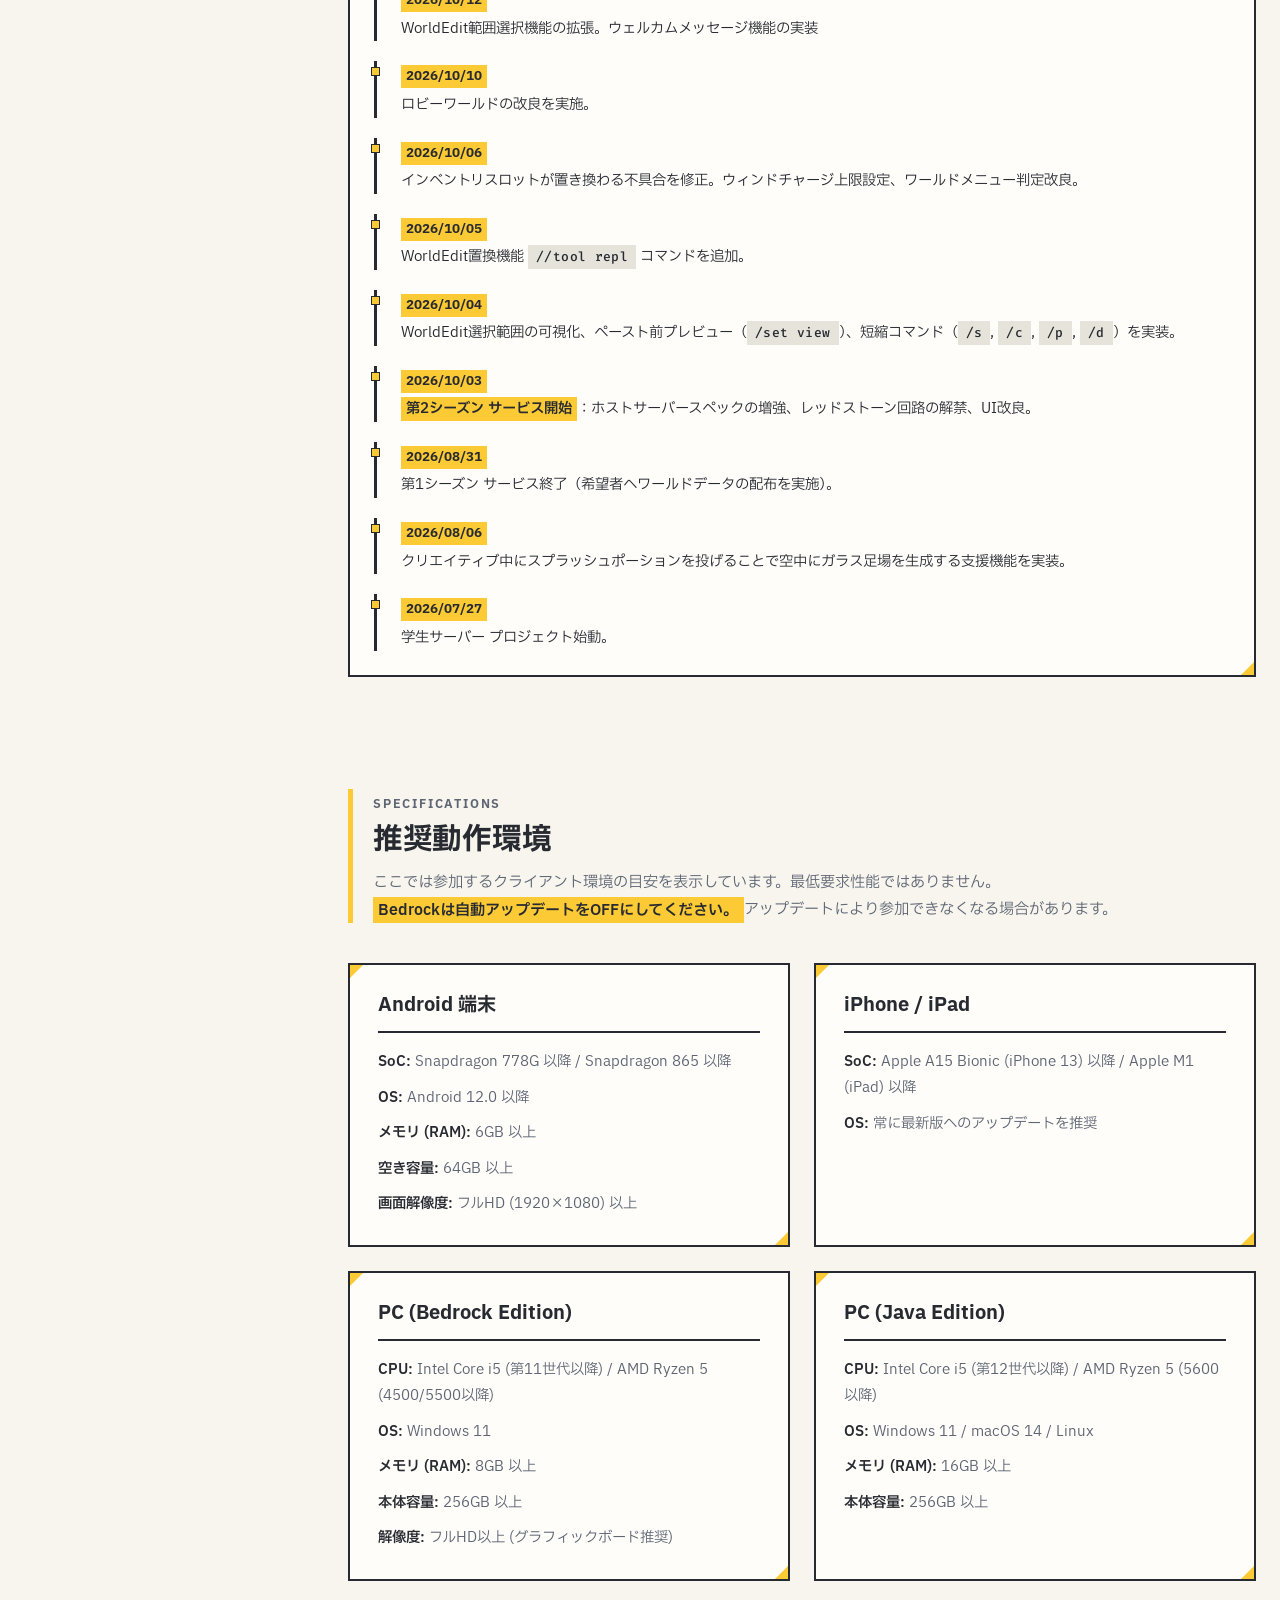
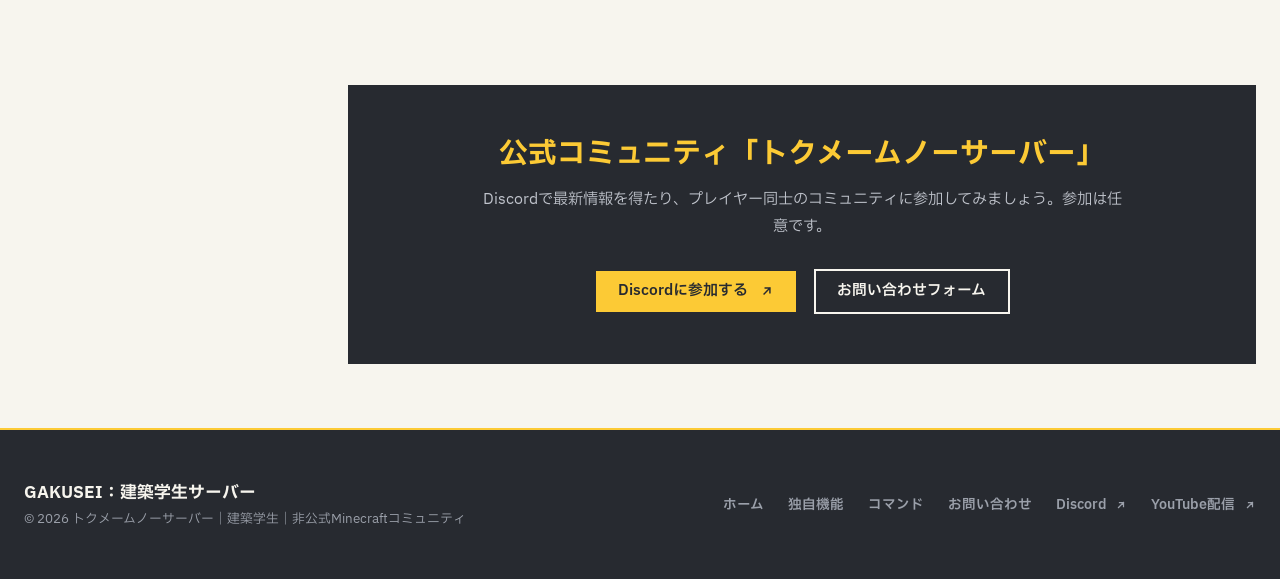
==== commit 5e7e4f6f: "Update print statement from 'Hello' to 'Goodbye'" ====
--- a/index.html
+++ b/index.html
@@ -295,7 +295,7 @@
     let ytPlayer;
     function onYouTubeIframeAPIReady() {
       ytPlayer = new YT.Player('youtubePlayer', {
-        videoId: '8ce26zLTYpM',
+        videoId: 'G2NF4WxpQNs',
         playerVars: {
           autoplay: 1,
           mute: 1,
@@ -303,7 +303,7 @@
           disablekb: 1,
           fs: 0,
           loop: 1,
-          playlist: '8ce26zLTYpM',
+          playlist: 'G2NF4WxpQNs',
           playsinline: 1,
           rel: 0,
           showinfo: 0,
@@ -430,4 +430,4 @@
     });
   </script>
 </body>
-</html>+</html>
